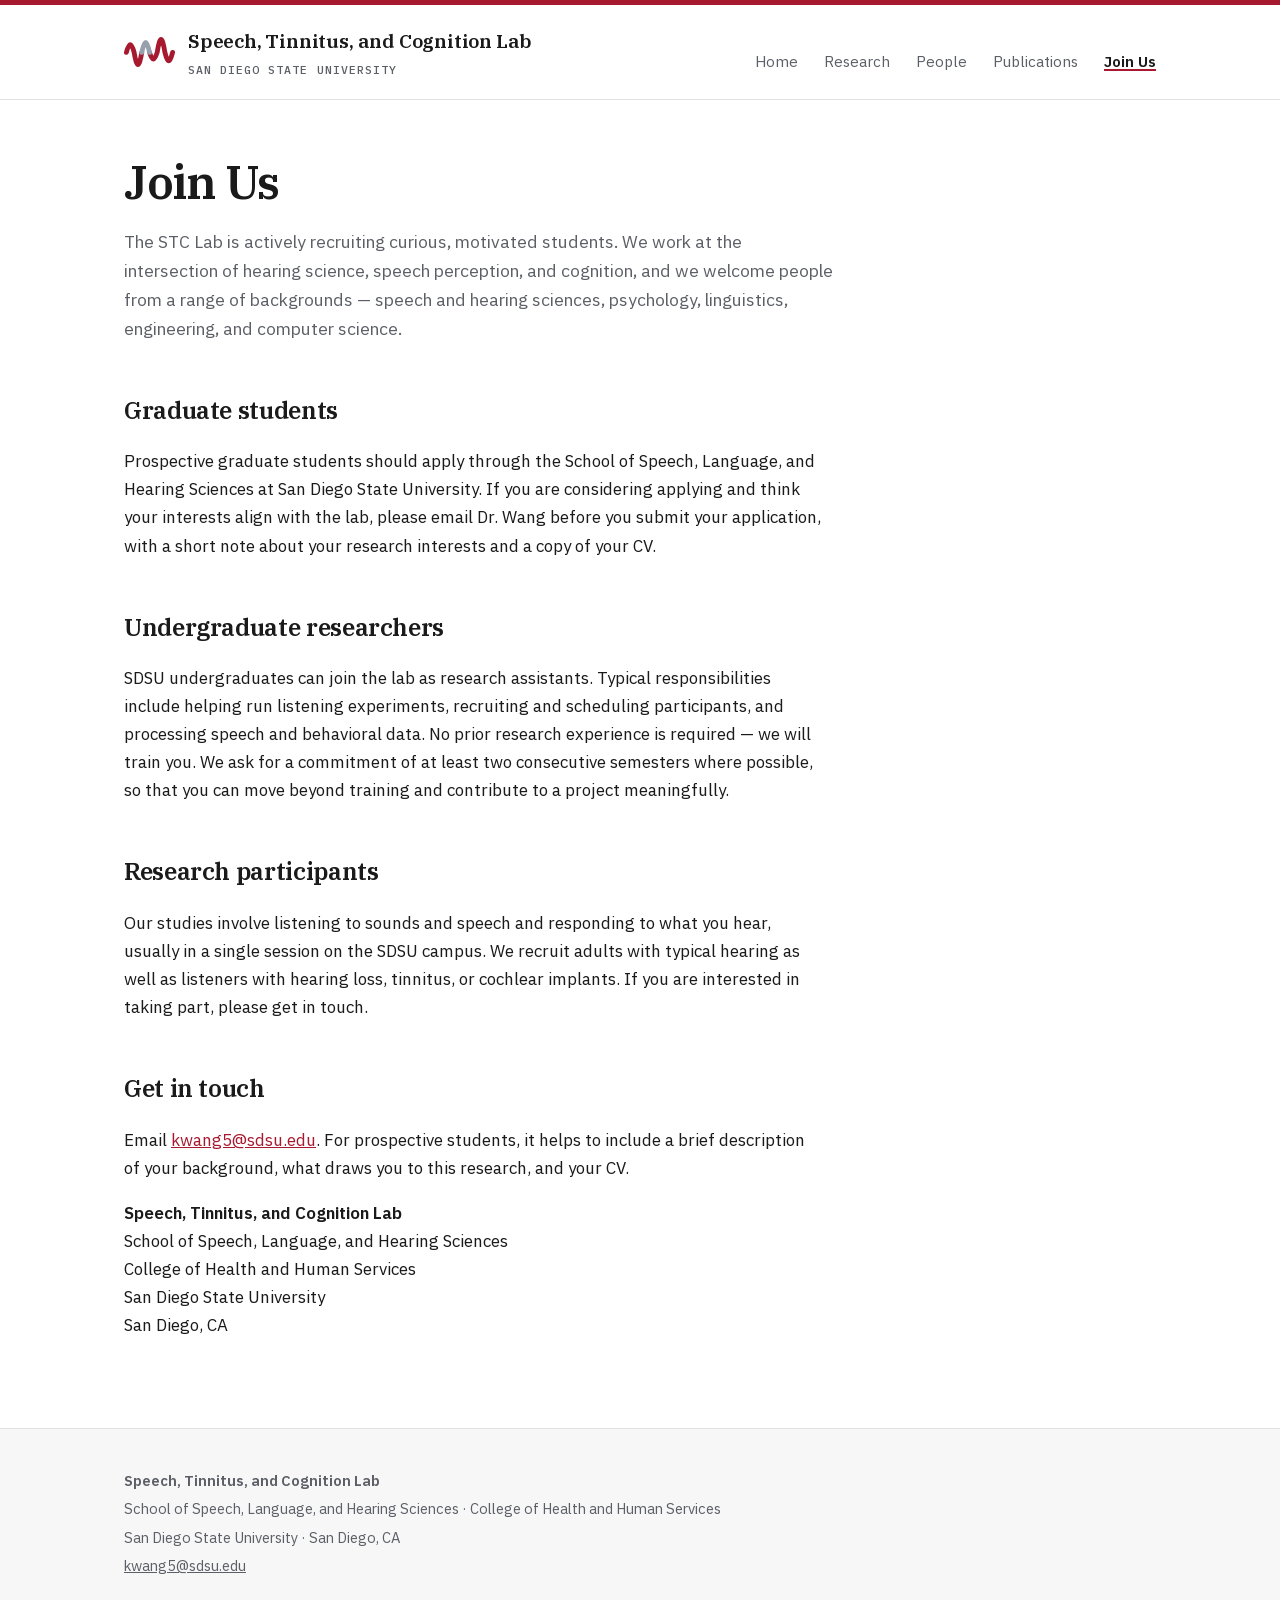
==== join.html @ 804fdeb7 "Use the STC Lab logo: tile as favicon, mark in the header" ====
<!DOCTYPE html>
<html lang="en">
<head>
<meta charset="utf-8">
<meta name="viewport" content="width=device-width, initial-scale=1">
<title>Join Us — Speech, Tinnitus, and Cognition Lab</title>
<meta name="description" content="Opportunities for students and researchers to join the Speech, Tinnitus, and Cognition Lab at San Diego State University.">
<link rel="icon" href="assets/logo-tile.svg" type="image/svg+xml">
<meta name="theme-color" content="#a6192e">
<meta property="og:type" content="website">
<meta property="og:site_name" content="Speech, Tinnitus, and Cognition Lab">
<meta property="og:title" content="Join Us — Speech, Tinnitus, and Cognition Lab">
<meta property="og:description" content="Opportunities for students and researchers to join the Speech, Tinnitus, and Cognition Lab at San Diego State University.">
<meta property="og:url" content="https://kayehere.github.io/stc-lab/join.html">
<meta property="og:image" content="https://kayehere.github.io/stc-lab/assets/og-card.png">
<meta property="og:image:width" content="1200">
<meta property="og:image:height" content="630">
<meta property="og:image:alt" content="Speech, Tinnitus, and Cognition Lab, San Diego State University">
<meta name="twitter:card" content="summary_large_image">
<link rel="stylesheet" href="assets/style.css">
</head>
<body>

<a class="skip-link" href="#main">Skip to content</a>

<header class="site-header">
  <div class="wrap">
    <a class="brand" href="index.html">
      <picture class="brand-mark">
        <source srcset="assets/logo-mark-dark.svg" media="(prefers-color-scheme: dark)">
        <img src="assets/logo-mark.svg" alt="" width="51" height="30">
      </picture>
      <span class="brand-text">
        <strong>Speech, Tinnitus, and Cognition Lab</strong>
        <span class="affil">San Diego State University</span>
      </span>
    </a>
    <nav>
      <a href="index.html">Home</a>
      <a href="research.html">Research</a>
      <a href="people.html">People</a>
      <a href="publications.html">Publications</a>
      <a href="join.html" class="active" aria-current="page">Join Us</a>
    </nav>
  </div>
</header>

<main id="main">
  <div class="wrap">

    <h1>Join Us</h1>
    <p class="lede">
      The STC Lab is actively recruiting curious, motivated students. We work at the
      intersection of hearing science, speech perception, and cognition, and we
      welcome people from a range of backgrounds &mdash; speech and hearing sciences,
      psychology, linguistics, engineering, and computer science.
    </p>

    <h2>Graduate students</h2>
    <p>
      Prospective graduate students should apply through the
      School of Speech, Language, and Hearing Sciences at San Diego State University.
      If you are considering applying and think your interests align with the lab,
      please email Dr. Wang before you submit your application, with a short note
      about your research interests and a copy of your CV.
    </p>

    <h2>Undergraduate researchers</h2>
    <p>
      SDSU undergraduates can join the lab as research assistants. Typical
      responsibilities include helping run listening experiments, recruiting and
      scheduling participants, and processing speech and behavioral data. No prior
      research experience is required &mdash; we will train you. We ask for a
      commitment of at least two consecutive semesters where possible, so that you
      can move beyond training and contribute to a project meaningfully.
    </p>

    <h2>Research participants</h2>
    <p>
      Our studies involve listening to sounds and speech and responding to what you
      hear, usually in a single session on the SDSU campus. We recruit adults with
      typical hearing as well as listeners with hearing loss, tinnitus, or cochlear
      implants. If you are interested in taking part, please get in touch.
    </p>

    <h2>Get in touch</h2>
    <p>
      Email <a href="mailto:kwang5@sdsu.edu">kwang5@sdsu.edu</a>. For prospective
      students, it helps to include a brief description of your background, what
      draws you to this research, and your CV.
    </p>

    <p>
      <strong>Speech, Tinnitus, and Cognition Lab</strong><br>
      School of Speech, Language, and Hearing Sciences<br>
      College of Health and Human Services<br>
      San Diego State University<br>
      San Diego, CA
    </p>

  </div>
</main>

<footer class="site-footer">
  <div class="wrap">
    <p><strong>Speech, Tinnitus, and Cognition Lab</strong></p>
    <p>School of Speech, Language, and Hearing Sciences &middot; College of Health and Human Services</p>
    <p>San Diego State University &middot; San Diego, CA</p>
    <p><a href="mailto:kwang5@sdsu.edu">kwang5@sdsu.edu</a></p>
  </div>
</footer>

</body>
</html>
---- assets/style.css ----
@font-face {
  font-family: 'IBM Plex Sans';
  font-style: normal;
  font-weight: 400;
  font-display: swap;
  src: url('fonts/ibm-plex-sans-400.woff2') format('woff2');
}

@font-face {
  font-family: 'IBM Plex Sans';
  font-style: normal;
  font-weight: 600;
  font-display: swap;
  src: url('fonts/ibm-plex-sans-600.woff2') format('woff2');
}

@font-face {
  font-family: 'IBM Plex Serif';
  font-style: normal;
  font-weight: 600;
  font-display: swap;
  src: url('fonts/ibm-plex-serif-600.woff2') format('woff2');
}

@font-face {
  font-family: 'IBM Plex Mono';
  font-style: normal;
  font-weight: 500;
  font-display: swap;
  src: url('fonts/ibm-plex-mono-500.woff2') format('woff2');
}

:root {
  --display: 'IBM Plex Serif', Georgia, 'Times New Roman', serif;
  --body: 'IBM Plex Sans', -apple-system, BlinkMacSystemFont, 'Segoe UI', Helvetica, Arial, sans-serif;
  --mono: 'IBM Plex Mono', ui-monospace, SFMono-Regular, Menlo, monospace;
  --slate: #98a0ae;
  --slate2: #4f5766;
  --tk1: #a6192e;
  --tk2: #0072b2;
  --tk3: #b26b00;
  --red: #a6192e;
  --red-dark: #7d1322;
  --ink: #1a1a1a;
  --muted: #5c5f66;
  --line: #e2e2e5;
  --bg: #ffffff;
  --bg-soft: #f7f7f8;
  --btn-fg: #ffffff;
  --max: 1080px;
}

@media (prefers-color-scheme: dark) {
  :root {
    --slate: #6d7686;
    --slate2: #aab3c2;
    --tk1: #d94a62;
    --tk2: #3a97ce;
    --tk3: #b8842a;
    --red: #ef6076;
    --red-dark: #ff8b9b;
    --ink: #e9eaee;
    --muted: #a3a8b2;
    --line: #333740;
    --bg: #15171b;
    --bg-soft: #1d2026;
    --btn-fg: #15171b;
  }
}

* { box-sizing: border-box; }

/* ---------- accessibility ---------- */

.skip-link {
  position: absolute;
  left: -9999px;
  top: 0;
  z-index: 100;
  background: var(--red);
  color: var(--btn-fg);
  padding: 10px 18px;
  border-radius: 0 0 4px 0;
  font-size: 0.95rem;
  text-decoration: none;
}

.skip-link:focus {
  left: 0;
  color: var(--btn-fg);
}

:focus-visible {
  outline: 3px solid var(--red);
  outline-offset: 3px;
  border-radius: 2px;
}

@media (prefers-reduced-motion: reduce) {
  *,
  *::before,
  *::after {
    animation-duration: 0.01ms !important;
    animation-iteration-count: 1 !important;
    transition-duration: 0.01ms !important;
    scroll-behavior: auto !important;
  }
}

body {
  margin: 0;
  font-family: var(--body);
  font-size: 17px;
  line-height: 1.65;
  color: var(--ink);
  background: var(--bg);
  -webkit-font-smoothing: antialiased;
}

.wrap {
  max-width: var(--max);
  margin: 0 auto;
  padding: 0 24px;
}

/* ---------- header / nav ---------- */

.site-header {
  border-top: 5px solid var(--red);
  border-bottom: 1px solid var(--line);
  background: var(--bg);
}

.site-header .wrap {
  display: flex;
  flex-wrap: wrap;
  align-items: baseline;
  justify-content: space-between;
  gap: 12px;
  padding-top: 20px;
  padding-bottom: 20px;
}

.brand {
  display: flex;
  align-items: center;
  gap: 13px;
  text-decoration: none;
  color: var(--ink);
}

.brand-mark img {
  display: block;
  height: 30px;
  width: auto;
}

.brand strong {
  display: block;
  font-family: var(--display);
  font-weight: 600;
  font-size: 1.2rem;
  letter-spacing: -0.01em;
}

.brand .affil {
  display: block;
  font-family: var(--mono);
  font-size: 0.72rem;
  letter-spacing: 0.09em;
  text-transform: uppercase;
  color: var(--muted);
  margin-top: 3px;
}

nav a {
  color: var(--muted);
  text-decoration: none;
  font-size: 0.95rem;
  margin-left: 22px;
  transition: color 0.15s ease;
}

nav a:hover { color: var(--red); }

nav a.active {
  color: var(--ink);
  font-weight: 600;
  box-shadow: inset 0 -2px 0 var(--red);
}

/* ---------- hero ---------- */

.hero {
  background: var(--bg-soft);
  border-bottom: 1px solid var(--line);
  padding: 72px 0 0;
  overflow: hidden;
}

.eyebrow {
  font-family: var(--mono);
  font-size: 0.76rem;
  font-weight: 500;
  letter-spacing: 0.16em;
  text-transform: uppercase;
  color: var(--red);
  margin: 0 0 20px;
}

.hero h1 {
  font-family: var(--display);
  font-weight: 600;
  font-size: clamp(2.4rem, 5.4vw, 3.9rem);
  line-height: 1.06;
  letter-spacing: -0.025em;
  margin: 0 0 22px;
  max-width: 16ch;
}

.hero-lede {
  font-size: 1.12rem;
  color: var(--muted);
  max-width: 58ch;
  margin: 0 0 30px;
}

/* ---------- hero figure: the signature ---------- */

.hero-fig {
  margin: 34px 0 0;
}

.wavefig {
  display: block;
  width: 100%;
  height: clamp(110px, 16vw, 190px);
}

.wavefig path {
  vector-effect: non-scaling-stroke;
  stroke-linejoin: round;
}

.wavefig .t1,
.wavefig .t2,
.wavefig .t3 {
  stroke: none;
}

.wavefig .t1 { fill: var(--tk1); fill-opacity: 0.62; }
.wavefig .t2 { fill: var(--tk2); fill-opacity: 0.62; }
.wavefig .t3 { fill: var(--tk3); fill-opacity: 0.62; }

.legend {
  list-style: none;
  display: flex;
  flex-wrap: wrap;
  gap: 7px 24px;
  margin: 13px 0 0;
  padding: 0;
  font-family: var(--mono);
  font-size: 0.72rem;
  color: var(--muted);
}

.legend li { display: flex; align-items: center; gap: 8px; }

.legend i {
  width: 13px;
  height: 13px;
  border-radius: 3px;
  flex: none;
}

.legend .sw1 { background: var(--tk1); }
.legend .sw2 { background: var(--tk2); }
.legend .sw3 { background: var(--tk3); }

.wavefig .reveal-rect {
  transform-box: view-box;
  transform-origin: 0 0;
  transform: scaleX(0);
  animation: wave-reveal 1.7s cubic-bezier(0.3, 0, 0.12, 1) forwards 0.25s;
}

@keyframes wave-reveal {
  to { transform: scaleX(1); }
}

.hero-fig figcaption {
  border-top: 1px solid var(--line);
  padding: 13px 0 26px;
}

.hero-fig figcaption span {
  display: block;
  font-family: var(--mono);
  font-size: 0.74rem;
  line-height: 1.65;
  letter-spacing: 0.01em;
  color: var(--muted);
  max-width: 66ch;
}

.hero-fig figcaption b {
  color: var(--red);
  font-weight: 500;
}

@media (prefers-reduced-motion: reduce) {
  .wavefig .reveal-rect { transform: scaleX(1); animation: none; }
}

/* ---------- generic sections ---------- */

main { padding: 56px 0 72px; }

main h1 {
  font-family: var(--display);
  font-weight: 600;
  font-size: clamp(2.1rem, 4vw, 2.9rem);
  line-height: 1.1;
  letter-spacing: -0.028em;
  margin: 0 0 20px;
}

h2 {
  font-family: var(--display);
  font-weight: 600;
  font-size: 1.5rem;
  letter-spacing: -0.015em;
  margin: 48px 0 16px;
}

main > .wrap > h2:first-child,
section > h2:first-child { margin-top: 0; }

h3 {
  font-family: var(--display);
  font-weight: 600;
  font-size: 1.12rem;
  margin: 28px 0 8px;
}

h2.topic {
  font-size: clamp(1.9rem, 3.4vw, 2.5rem);
  letter-spacing: -0.03em;
  margin-top: 56px;
  padding-bottom: 10px;
  border-bottom: 3px solid var(--red);
}

h2.topic + h3 { margin-top: 20px; }

p { max-width: 70ch; }

a { color: var(--red); }

a:hover { color: var(--red-dark); }

.lede {
  font-size: 1.1rem;
  color: var(--muted);
  max-width: 65ch;
}

.btn {
  display: inline-block;
  background: var(--red);
  color: var(--btn-fg);
  text-decoration: none;
  padding: 11px 22px;
  border-radius: 4px;
  font-size: 0.95rem;
  font-weight: 500;
  transition: background-color 0.15s ease;
}

.btn:hover { background: var(--red-dark); color: var(--btn-fg); }

/* ---------- cards ---------- */

.cards {
  display: grid;
  grid-template-columns: repeat(auto-fit, minmax(260px, 1fr));
  gap: 24px;
  margin: 24px 0;
}

.card {
  border: 1px solid var(--line);
  border-radius: 6px;
  padding: 24px;
}

.card h3 { margin-top: 0; }

.card p {
  margin-bottom: 0;
  color: var(--muted);
  font-size: 0.97rem;
}

ul.topics {
  margin: 14px 0 0;
  padding: 14px 0 0 0;
  list-style: none;
  border-top: 1px solid var(--line);
  font-size: 0.92rem;
}

ul.topics li {
  padding-left: 16px;
  margin-bottom: 6px;
  position: relative;
}

ul.topics li:last-child { margin-bottom: 0; }

ul.topics li::before {
  content: "";
  position: absolute;
  left: 0;
  top: 0.62em;
  width: 5px;
  height: 5px;
  border-radius: 50%;
  background: var(--red);
}

ul.names {
  list-style: none;
  margin: 16px 0 0;
  padding: 0;
  display: grid;
  grid-template-columns: repeat(auto-fill, minmax(220px, 1fr));
  gap: 10px 24px;
}

ul.names li {
  position: relative;
  padding-left: 16px;
}

ul.names li::before {
  content: "";
  position: absolute;
  left: 0;
  top: 0.62em;
  width: 5px;
  height: 5px;
  border-radius: 50%;
  background: var(--red);
}

/* ---------- person ---------- */

.person {
  display: grid;
  grid-template-columns: 180px 1fr;
  gap: 32px;
  align-items: start;
  margin-bottom: 40px;
}

.person img,
.person .photo-placeholder {
  width: 180px;
  height: 180px;
  border-radius: 6px;
  object-fit: cover;
  background: var(--bg-soft);
  border: 1px solid var(--line);
}

.person .photo-placeholder {
  display: flex;
  align-items: center;
  justify-content: center;
  color: var(--muted);
  font-size: 0.8rem;
  text-align: center;
  padding: 12px;
}

.person h3 { margin-top: 0; }

.role {
  color: var(--red);
  font-size: 0.95rem;
  font-weight: 500;
  margin: -4px 0 12px;
}

/* ---------- publications ---------- */

.pub-year {
  font-family: var(--mono);
  font-weight: 500;
  font-size: 0.82rem;
  letter-spacing: 0.14em;
  text-transform: uppercase;
  color: var(--muted);
  border-bottom: 1px solid var(--line);
  padding-bottom: 10px;
  margin: 44px 0 4px;
}

ol.pubs {
  list-style: none;
  padding: 0;
  margin: 0;
}

ol.pubs li {
  padding: 16px 0;
  border-bottom: 1px solid var(--line);
  max-width: 78ch;
}

ol.pubs .authors { color: var(--ink); }

ol.pubs .title { font-weight: 600; }

ol.pubs .venue {
  color: var(--muted);
  font-style: italic;
}

ol.pubs a {
  font-family: var(--mono);
  font-size: 0.76rem;
  color: var(--muted);
  text-decoration: none;
  border-bottom: 1px solid var(--line);
  word-break: break-all;
}

ol.pubs a:hover {
  color: var(--red);
  border-bottom-color: var(--red);
}

.tag {
  display: inline-block;
  font-family: var(--mono);
  font-size: 0.7rem;
  font-style: normal;
  background: var(--bg-soft);
  border: 1px solid var(--line);
  color: var(--muted);
  border-radius: 3px;
  padding: 1px 7px;
  margin-left: 6px;
  vertical-align: 1px;
}

/* ---------- timeline list ---------- */

.entries { margin: 0; padding: 0; list-style: none; }

.entries li {
  padding: 12px 0;
  border-bottom: 1px solid var(--line);
  display: flex;
  flex-wrap: wrap;
  gap: 4px 24px;
  justify-content: space-between;
}

.entries .when {
  color: var(--muted);
  font-size: 0.92rem;
  white-space: nowrap;
}

/* ---------- footer ---------- */

.site-footer {
  border-top: 1px solid var(--line);
  background: var(--bg-soft);
  padding: 36px 0;
  font-size: 0.92rem;
  color: var(--muted);
}

.site-footer a { color: var(--muted); }

.site-footer p { margin: 4px 0; }

/* ---------- responsive ---------- */

@media (max-width: 640px) {
  .hero { padding: 44px 0 0; }
  .site-header .wrap { flex-direction: column; align-items: stretch; }

  nav {
    display: flex;
    flex-wrap: wrap;
    gap: 4px 20px;
    width: 100%;
  }

  nav a { margin: 0; }

  .person { grid-template-columns: 1fr; }
  .hero-fig { margin-top: 26px; }
}
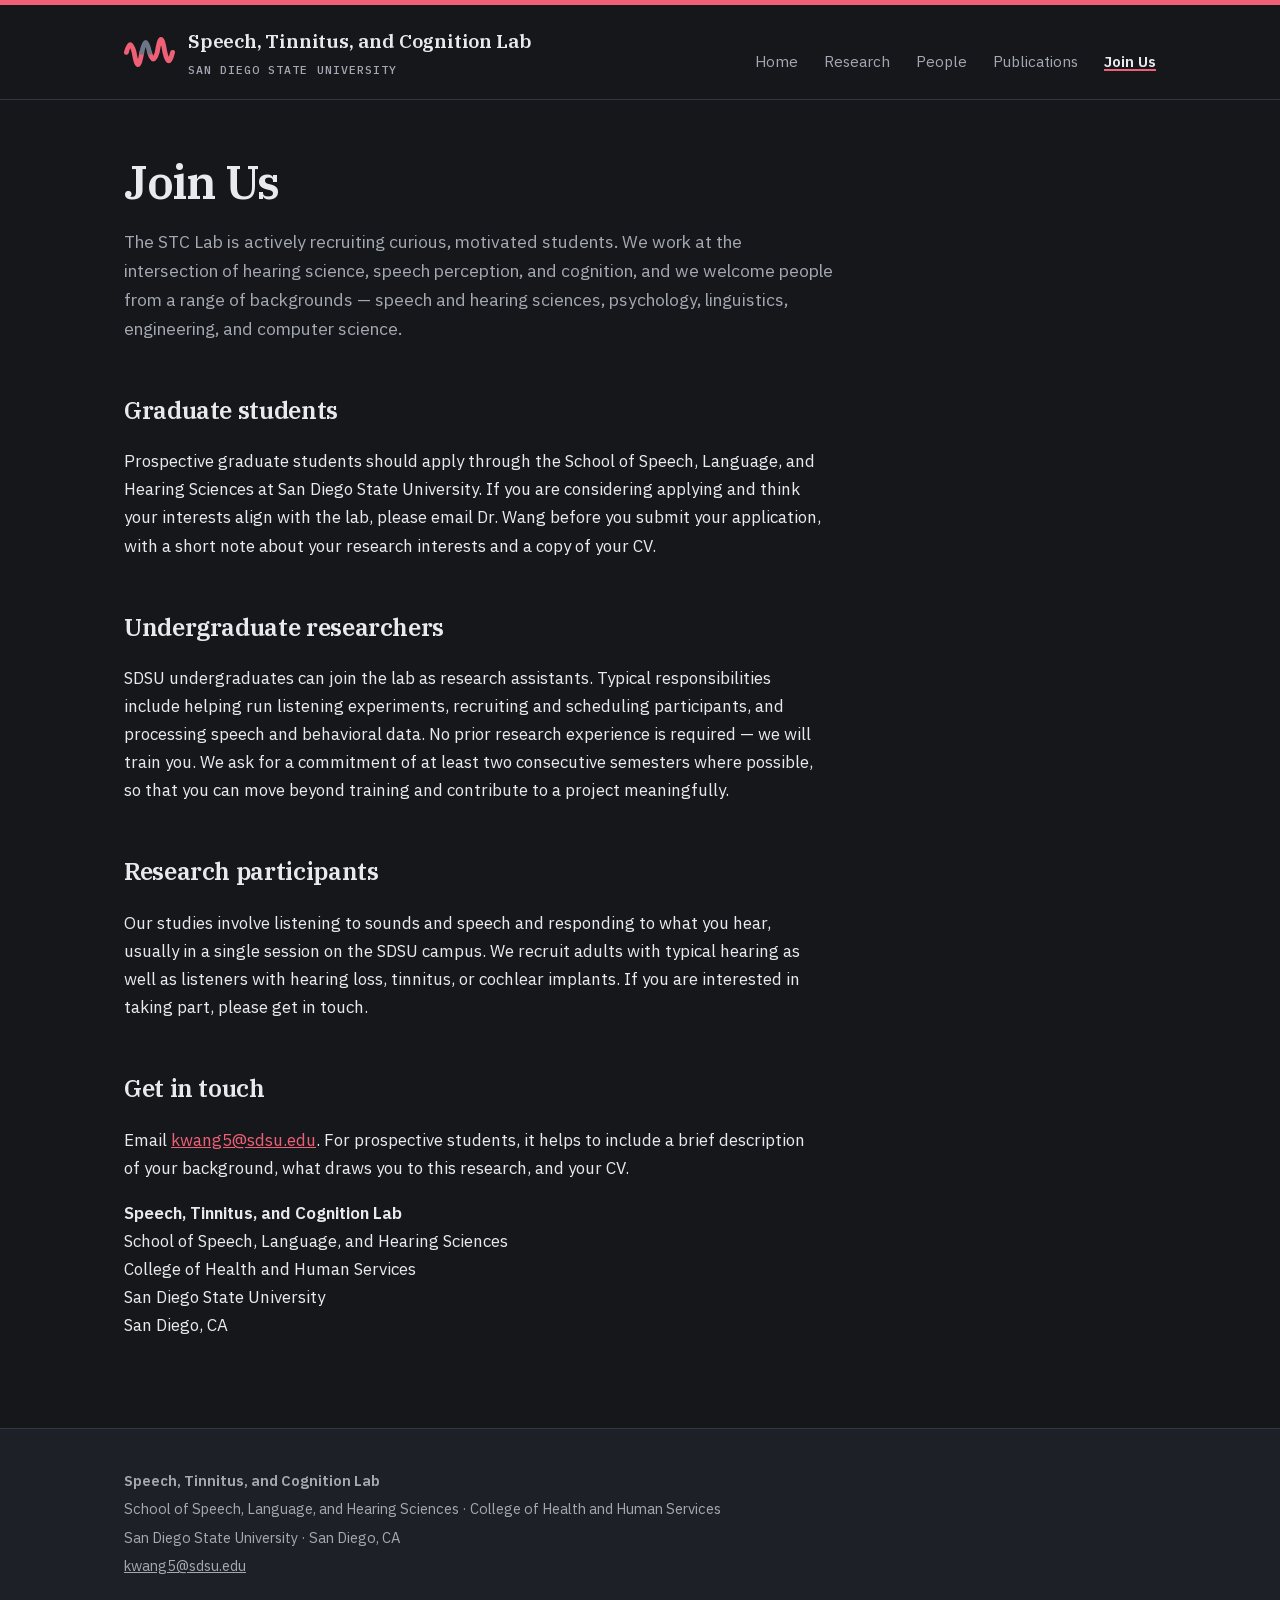
==== commit f8c1de4e: "Make the site dark-only" ====
--- a/join.html
+++ b/join.html
@@ -6,7 +6,7 @@
 <title>Join Us — Speech, Tinnitus, and Cognition Lab</title>
 <meta name="description" content="Opportunities for students and researchers to join the Speech, Tinnitus, and Cognition Lab at San Diego State University.">
 <link rel="icon" href="assets/logo-tile.svg" type="image/svg+xml">
-<meta name="theme-color" content="#a6192e">
+<meta name="theme-color" content="#15171b">
 <meta property="og:type" content="website">
 <meta property="og:site_name" content="Speech, Tinnitus, and Cognition Lab">
 <meta property="og:title" content="Join Us — Speech, Tinnitus, and Cognition Lab">
@@ -26,10 +26,9 @@
 <header class="site-header">
   <div class="wrap">
     <a class="brand" href="index.html">
-      <picture class="brand-mark">
-        <source srcset="assets/logo-mark-dark.svg" media="(prefers-color-scheme: dark)">
-        <img src="assets/logo-mark.svg" alt="" width="51" height="30">
-      </picture>
+      <span class="brand-mark">
+        <img src="assets/logo-mark-dark.svg" alt="" width="51" height="30">
+      </span>
       <span class="brand-text">
         <strong>Speech, Tinnitus, and Cognition Lab</strong>
         <span class="affil">San Diego State University</span>
--- a/assets/style.css
+++ b/assets/style.css
@@ -31,42 +31,26 @@
 }
 
 :root {
+  color-scheme: dark;
   --display: 'IBM Plex Serif', Georgia, 'Times New Roman', serif;
   --body: 'IBM Plex Sans', -apple-system, BlinkMacSystemFont, 'Segoe UI', Helvetica, Arial, sans-serif;
   --mono: 'IBM Plex Mono', ui-monospace, SFMono-Regular, Menlo, monospace;
-  --slate: #98a0ae;
-  --slate2: #4f5766;
-  --tk1: #a6192e;
-  --tk2: #0072b2;
-  --tk3: #b26b00;
-  --red: #a6192e;
-  --red-dark: #7d1322;
-  --ink: #1a1a1a;
-  --muted: #5c5f66;
-  --line: #e2e2e5;
-  --bg: #ffffff;
-  --bg-soft: #f7f7f8;
-  --btn-fg: #ffffff;
+  --slate: #6d7686;
+  --slate2: #aab3c2;
+  --tk1: #d94a62;
+  --tk2: #3a97ce;
+  --tk3: #b8842a;
+  --red: #ef6076;
+  --red-dark: #ff8b9b;
+  --ink: #e9eaee;
+  --muted: #a3a8b2;
+  --line: #333740;
+  --bg: #15171b;
+  --bg-soft: #1d2026;
+  --btn-fg: #15171b;
   --max: 1080px;
 }
 
-@media (prefers-color-scheme: dark) {
-  :root {
-    --slate: #6d7686;
-    --slate2: #aab3c2;
-    --tk1: #d94a62;
-    --tk2: #3a97ce;
-    --tk3: #b8842a;
-    --red: #ef6076;
-    --red-dark: #ff8b9b;
-    --ink: #e9eaee;
-    --muted: #a3a8b2;
-    --line: #333740;
-    --bg: #15171b;
-    --bg-soft: #1d2026;
-    --btn-fg: #15171b;
-  }
-}
 
 * { box-sizing: border-box; }
 
@@ -312,6 +296,153 @@
   .wavefig .reveal-rect { transform: scaleX(1); animation: none; }
 }
 
+/* ---------- subtopic figures ---------- */
+
+/* hooks the method SVGs draw from; they follow the palette in both themes */
+:root {
+  --fig-line: var(--slate);
+  --fig-sig: var(--tk1);
+  --fig-soft: var(--bg);
+}
+
+.method-figs {
+  display: grid;
+  grid-template-columns: 1fr 1fr;   /* always two across */
+  gap: 16px;
+  max-width: 46ch;
+  margin: 24px 0 8px;
+}
+
+.method-figs .subfig {
+  margin: 0;
+  max-width: none;
+  padding: 14px 14px 11px;
+}
+
+.method-figs figcaption {
+  margin-top: 9px;
+  padding-top: 9px;
+  font-size: 0.66rem;
+  line-height: 1.6;
+}
+
+.method-figs figcaption b {
+  color: var(--ink);
+  font-weight: 600;
+}
+
+.subfig {
+  margin: 24px 0 8px;
+  padding: 18px 20px 14px;
+  border: 1px solid var(--line);
+  border-radius: 6px;
+  background: var(--bg-soft);
+  max-width: 68ch;
+}
+
+.subfig svg {
+  display: block;
+  width: 100%;
+  height: auto;
+  overflow: visible;
+}
+
+.subfig figcaption {
+  margin-top: 12px;
+  padding-top: 11px;
+  border-top: 1px solid var(--line);
+  font-family: var(--mono);
+  font-size: 0.71rem;
+  line-height: 1.65;
+  color: var(--muted);
+}
+
+.subfig figcaption em { font-style: normal; opacity: 0.75; }
+
+.subfig figcaption a {
+  color: var(--muted);
+  text-decoration: none;
+  border-bottom: 1px solid var(--line);
+}
+
+.subfig figcaption a:hover { color: var(--red); border-bottom-color: var(--red); }
+
+.subfig .fx-sub {
+  font-family: var(--mono);
+  font-size: 11.5px;
+  letter-spacing: 0.05em;
+  fill: var(--tk1);
+}
+
+.subfig .fx-t {
+  font-family: var(--mono);
+  font-size: 12px;
+  letter-spacing: 0.06em;
+  fill: var(--muted);
+}
+
+.subfig svg { fill: none; }
+
+.fx-line-red   { stroke: var(--tk1); stroke-width: 2.2; stroke-linecap: round; stroke-linejoin: round; }
+.fx-line-slate { stroke: var(--slate); stroke-width: 2.2; stroke-linecap: round; stroke-linejoin: round; }
+.fx-dot-red    { fill: var(--tk1); stroke: none; }
+.fx-dot-slate  { fill: var(--slate); stroke: none; }
+.fx-fill-red   { fill: var(--tk1); fill-opacity: 0.65; stroke: none; }
+.fx-fill-slate { fill: var(--slate); fill-opacity: 0.65; stroke: none; }
+.fx-head       { fill: var(--ink); stroke: none; }
+
+.fx-axis  { stroke: var(--muted); stroke-width: 1.2; }
+.fx-grid  { stroke: var(--line); stroke-width: 1; }
+.fx-arc   { stroke: var(--line); stroke-width: 1.4; stroke-dasharray: 4 5; }
+.fx-ray   { stroke: var(--line); stroke-width: 1.2; }
+.fx-arrow { stroke: var(--muted); stroke-width: 1.4; }
+.fx-dash  { stroke: var(--tk2); stroke-width: 1.4; stroke-dasharray: 5 4; }
+.fx-arrowhead { fill: var(--muted); stroke: none; }
+
+.fx-box       { stroke: var(--line); stroke-width: 1.4; fill: var(--bg); }
+.fx-box-blue  { stroke: var(--tk2); }
+
+/* anatomy: lobed brain, gyri, and the receptor markers drawn on it */
+.fx-lobe {
+  stroke: var(--ink);
+  stroke-width: 2.2;
+  stroke-linejoin: round;
+  stroke-linecap: round;
+}
+
+.fx-lobe-f { fill: var(--lobe-f); }
+.fx-lobe-p { fill: var(--lobe-p); }
+.fx-lobe-t { fill: var(--lobe-t); }
+.fx-lobe-o { fill: var(--lobe-o); }
+.fx-pale   { fill: var(--lobe-x); }
+
+.fx-gyrus {
+  stroke: var(--ink);
+  stroke-width: 1.1;
+  opacity: 0.5;
+  fill: none;
+  stroke-linecap: round;
+}
+
+.fx-lead     { stroke: var(--slate); stroke-width: 1; opacity: 0.75; fill: none; }
+.fx-dot-blue { fill: var(--tk2); stroke: none; }
+.fx-site     { stroke: var(--bg); stroke-width: 1.4; }   /* keeps markers legible on any lobe */
+
+.fx-ac {
+  stroke: var(--tk1);
+  stroke-width: 8;
+  stroke-linecap: round;
+  fill: none;
+}
+
+.fx-cochlea {
+  stroke: var(--tk1);
+  stroke-width: 1.8;
+  fill: none;
+  stroke-linecap: round;
+  stroke-linejoin: round;
+}
+
 /* ---------- generic sections ---------- */
 
 main { padding: 56px 0 72px; }
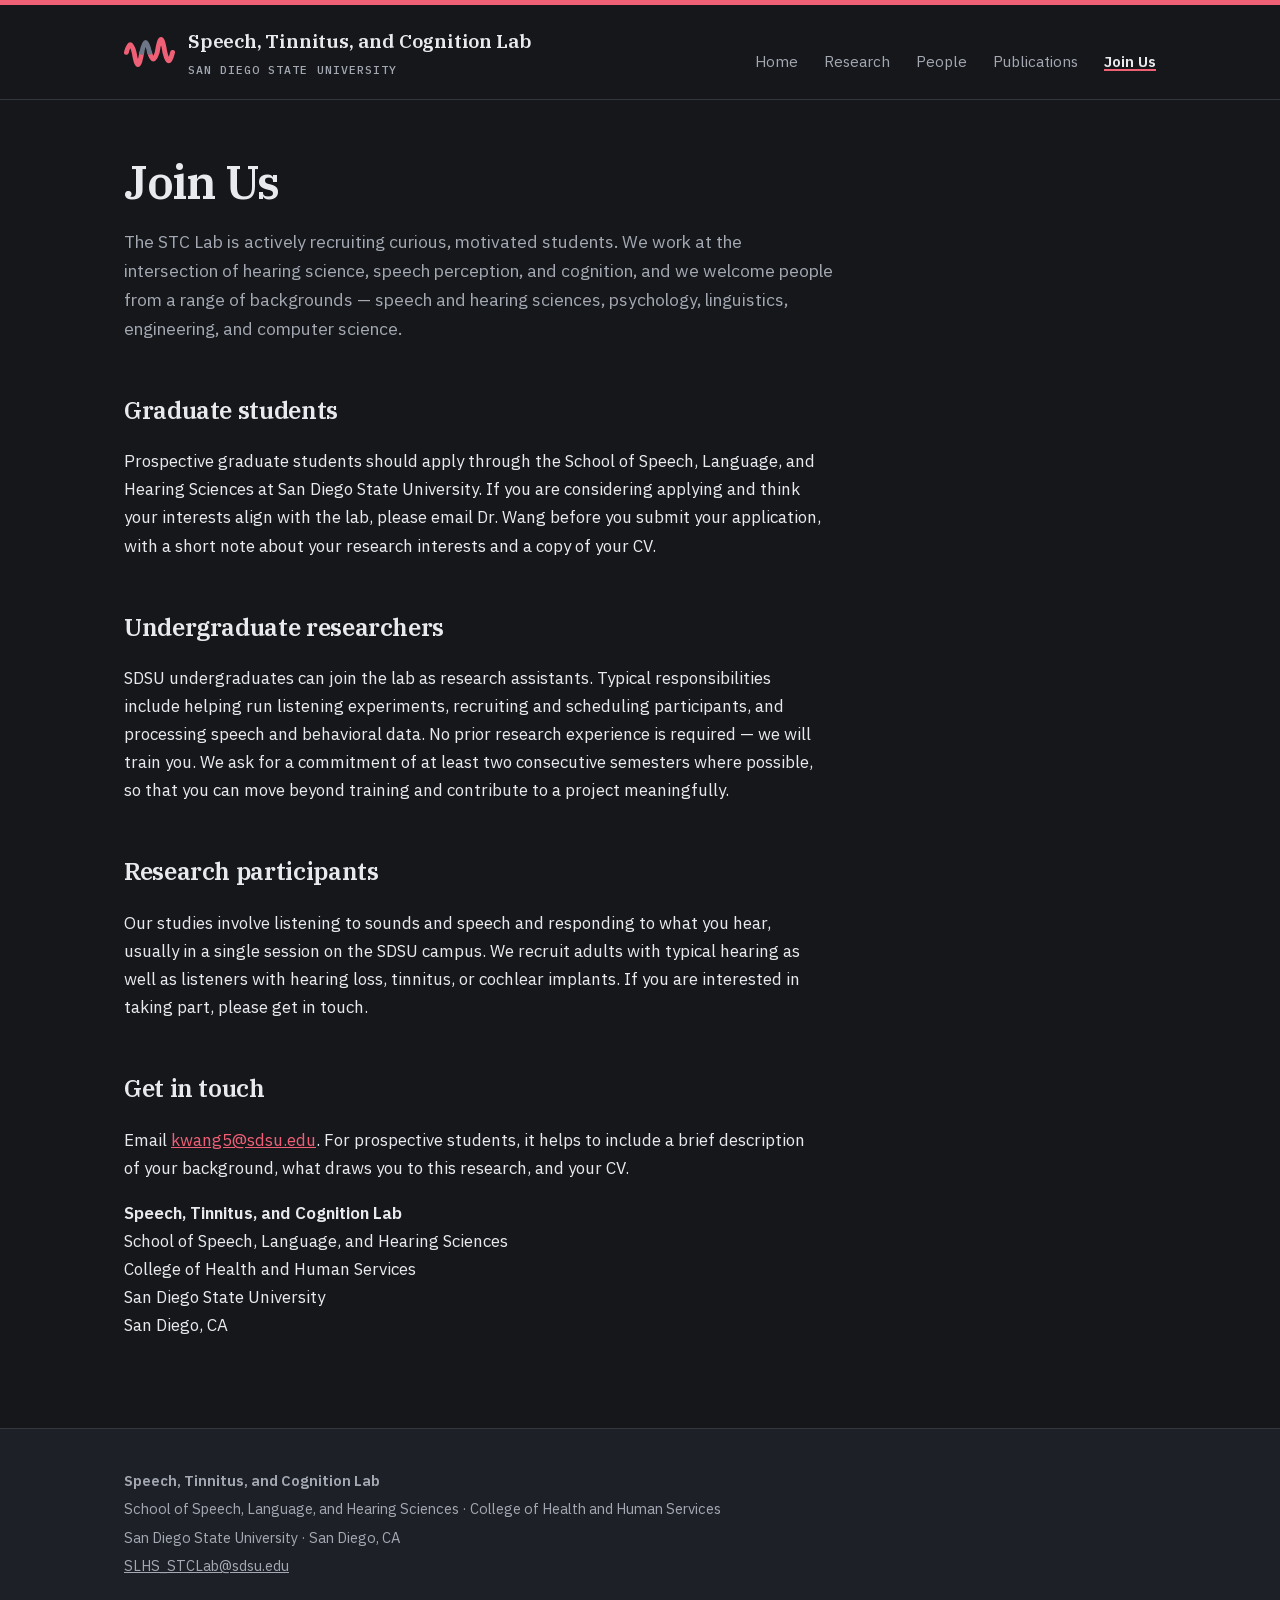
==== commit 48aadb19: "Use the lab contact address in the footer" ====
--- a/join.html
+++ b/join.html
@@ -105,7 +105,7 @@
     <p><strong>Speech, Tinnitus, and Cognition Lab</strong></p>
     <p>School of Speech, Language, and Hearing Sciences &middot; College of Health and Human Services</p>
     <p>San Diego State University &middot; San Diego, CA</p>
-    <p><a href="mailto:kwang5@sdsu.edu">kwang5@sdsu.edu</a></p>
+    <p><a href="mailto:SLHS_STCLab@sdsu.edu">SLHS_STCLab@sdsu.edu</a></p>
   </div>
 </footer>
 
--- a/assets/style.css
+++ b/assets/style.css
@@ -40,6 +40,11 @@
   --tk1: #d94a62;
   --tk2: #3a97ce;
   --tk3: #b8842a;
+  --lobe-f: #4c2f34;
+  --lobe-p: #2b3b4c;
+  --lobe-t: #4b3d27;
+  --lobe-o: #2e4130;
+  --lobe-x: #33312c;
   --red: #ef6076;
   --red-dark: #ff8b9b;
   --ink: #e9eaee;
@@ -549,6 +554,21 @@
 
 ul.topics li:last-child { margin-bottom: 0; }
 
+ul.topics a {
+  color: inherit;
+  text-decoration: none;
+  border-bottom: 1px solid transparent;
+  transition: color 0.15s ease, border-color 0.15s ease;
+}
+
+ul.topics a:hover {
+  color: var(--red);
+  border-bottom-color: var(--red);
+}
+
+/* keep an anchored heading clear of the top edge */
+h3[id] { scroll-margin-top: 24px; }
+
 ul.topics li::before {
   content: "";
   position: absolute;
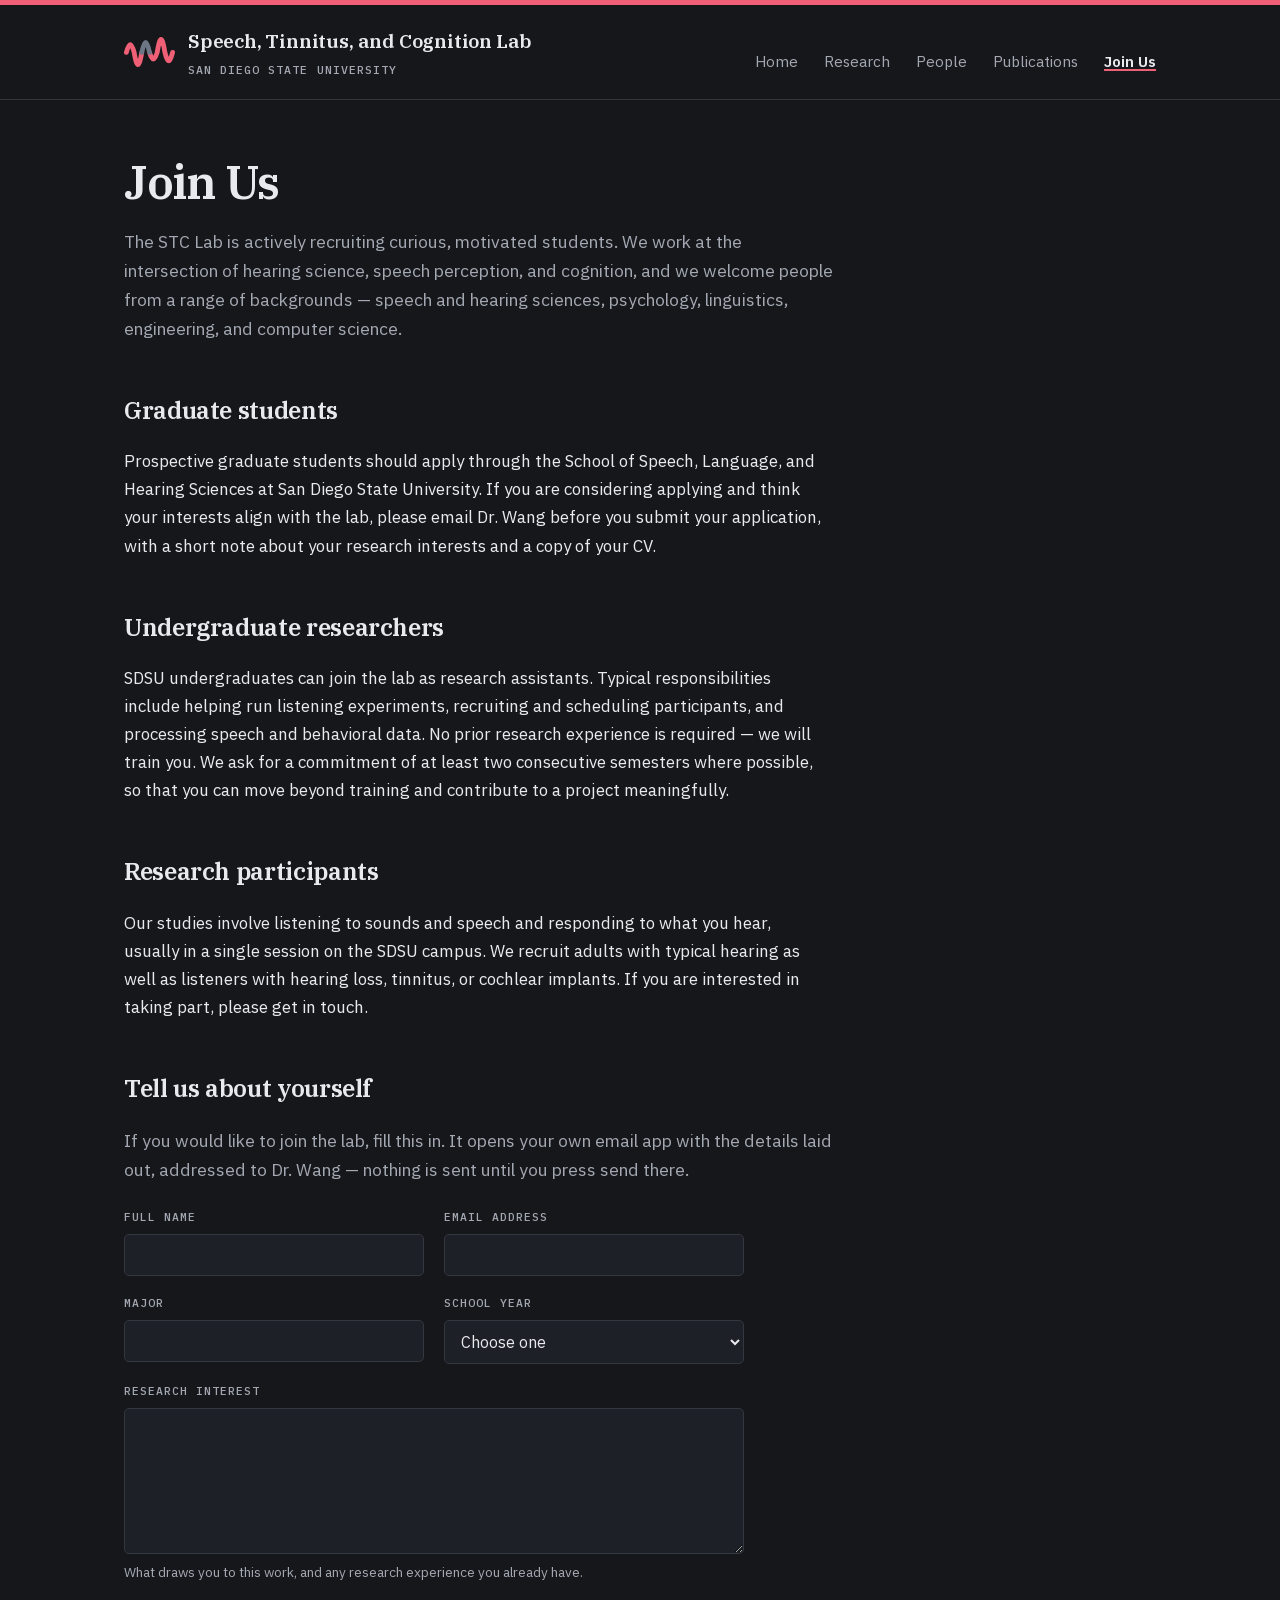
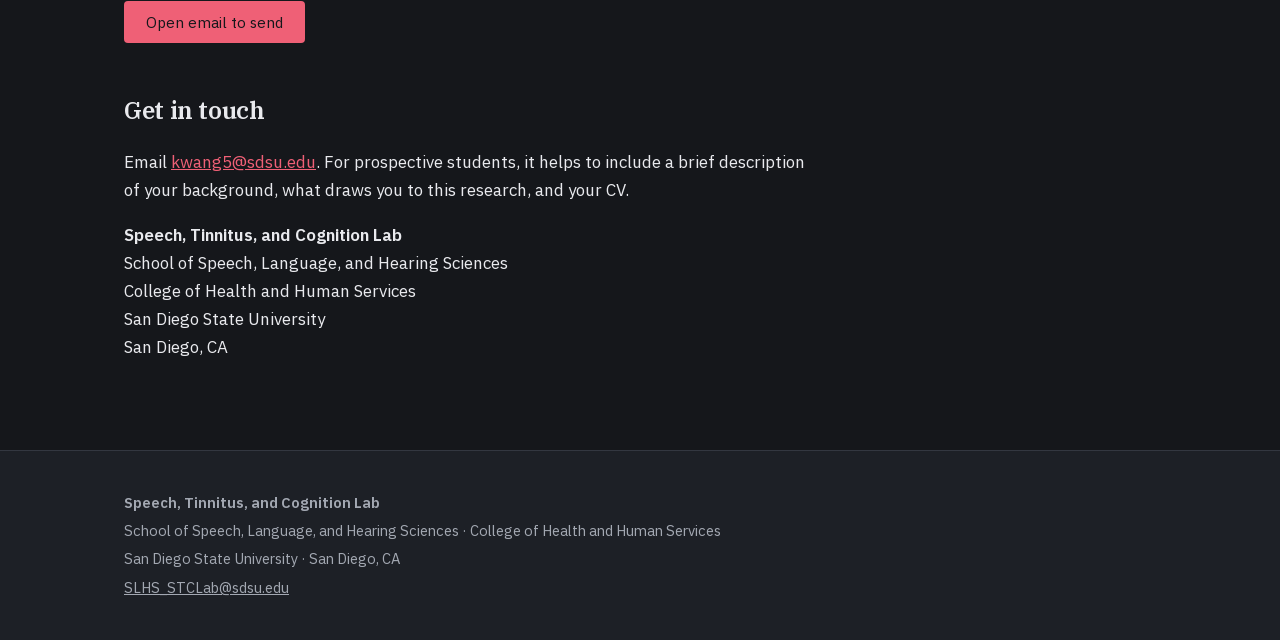
==== commit 19f18a6d: "Add a student interest form to Join Us" ====
--- a/join.html
+++ b/join.html
@@ -82,6 +82,56 @@
       implants. If you are interested in taking part, please get in touch.
     </p>
 
+    <h2>Tell us about yourself</h2>
+    <p class="lede">
+      If you would like to join the lab, fill this in. It opens your own email app with
+      the details laid out, addressed to Dr.&nbsp;Wang &mdash; nothing is sent until you
+      press send there.
+    </p>
+
+    <form id="interest-form" class="form">
+      <div class="field">
+        <label for="f-name">Full name</label>
+        <input id="f-name" type="text" required autocomplete="name">
+      </div>
+      <div class="field">
+        <label for="f-email">Email address</label>
+        <input id="f-email" type="email" required autocomplete="email">
+      </div>
+      <div class="field">
+        <label for="f-major">Major</label>
+        <input id="f-major" type="text" required>
+      </div>
+      <div class="field">
+        <label for="f-year">School year</label>
+        <select id="f-year" required>
+          <option value="">Choose one</option>
+          <option>First year</option>
+          <option>Sophomore</option>
+          <option>Junior</option>
+          <option>Senior</option>
+          <option>Master&rsquo;s student</option>
+          <option>Doctoral student</option>
+          <option>Other</option>
+        </select>
+      </div>
+      <div class="field field-wide">
+        <label for="f-interest">Research interest</label>
+        <textarea id="f-interest" rows="5" required></textarea>
+        <span class="field-hint">What draws you to this work, and any research experience you already have.</span>
+      </div>
+      <div class="field-wide">
+        <button class="btn" type="submit">Open email to send</button>
+      </div>
+    </form>
+
+    <div id="form-fallback" class="form-fallback" hidden>
+      <p><strong>Email app didn&rsquo;t open?</strong> Copy the message below and send it to
+      <a href="mailto:kwang5@sdsu.edu">kwang5@sdsu.edu</a> yourself.</p>
+      <pre id="form-text"></pre>
+      <p><button class="btn btn-quiet" type="button" id="copy-btn">Copy message</button></p>
+    </div>
+
     <h2>Get in touch</h2>
     <p>
       Email <a href="mailto:kwang5@sdsu.edu">kwang5@sdsu.edu</a>. For prospective
@@ -109,5 +159,41 @@
   </div>
 </footer>
 
+<script>
+(function () {
+  var form = document.getElementById('interest-form');
+  var fallback = document.getElementById('form-fallback');
+  var textEl = document.getElementById('form-text');
+  var copyBtn = document.getElementById('copy-btn');
+  var val = function (id) { return document.getElementById(id).value.trim(); };
+
+  form.addEventListener('submit', function (e) {
+    e.preventDefault();
+    var name = val('f-name');
+    var body = [
+      'Name: ' + name,
+      'Email: ' + val('f-email'),
+      'Major: ' + val('f-major'),
+      'School year: ' + val('f-year'),
+      '',
+      'Research interest:',
+      val('f-interest')
+    ].join('\n');
+    var subject = 'STC Lab: interest from ' + name;
+
+    textEl.textContent = 'To: kwang5@sdsu.edu\nSubject: ' + subject + '\n\n' + body;
+    fallback.hidden = false;
+    window.location.href = 'mailto:kwang5@sdsu.edu?subject='
+      + encodeURIComponent(subject) + '&body=' + encodeURIComponent(body);
+  });
+
+  copyBtn.addEventListener('click', function () {
+    navigator.clipboard.writeText(textEl.textContent).then(function () {
+      copyBtn.textContent = 'Copied';
+      setTimeout(function () { copyBtn.textContent = 'Copy message'; }, 2000);
+    });
+  });
+})();
+</script>
 </body>
 </html>
--- a/assets/style.css
+++ b/assets/style.css
@@ -515,6 +515,103 @@
 
 .btn:hover { background: var(--red-dark); color: var(--btn-fg); }
 
+/* ---------- interest form ---------- */
+
+.form {
+  display: grid;
+  grid-template-columns: 1fr 1fr;
+  gap: 18px 20px;
+  max-width: 62ch;
+  margin: 24px 0 4px;
+}
+
+.field {
+  display: flex;
+  flex-direction: column;
+  gap: 7px;
+}
+
+.field-wide { grid-column: 1 / -1; }
+
+.form label {
+  font-family: var(--mono);
+  font-size: 0.71rem;
+  letter-spacing: 0.09em;
+  text-transform: uppercase;
+  color: var(--muted);
+}
+
+.form input,
+.form select,
+.form textarea {
+  font-family: var(--body);
+  font-size: 1rem;
+  color: var(--ink);
+  background: var(--bg-soft);
+  border: 1px solid var(--line);
+  border-radius: 5px;
+  padding: 10px 12px;
+  width: 100%;
+}
+
+.form textarea { resize: vertical; line-height: 1.55; }
+
+.form input:hover,
+.form select:hover,
+.form textarea:hover { border-color: var(--slate); }
+
+.field-hint {
+  font-size: 0.85rem;
+  color: var(--muted);
+}
+
+button.btn {
+  border: none;
+  cursor: pointer;
+  font-family: var(--body);
+}
+
+.btn-quiet {
+  background: transparent;
+  color: var(--red);
+  border: 1px solid var(--line);
+}
+
+.btn-quiet:hover {
+  background: transparent;
+  color: var(--red-dark);
+  border-color: var(--red);
+}
+
+.form-fallback {
+  border: 1px solid var(--line);
+  background: var(--bg-soft);
+  border-radius: 6px;
+  padding: 16px 20px;
+  margin: 22px 0 8px;
+  max-width: 62ch;
+}
+
+.form-fallback p { margin: 0 0 4px; }
+
+.form-fallback pre {
+  white-space: pre-wrap;
+  word-break: break-word;
+  font-family: var(--mono);
+  font-size: 0.78rem;
+  line-height: 1.6;
+  color: var(--ink);
+  background: var(--bg);
+  border: 1px solid var(--line);
+  border-radius: 5px;
+  padding: 12px 14px;
+  margin: 12px 0;
+}
+
+@media (max-width: 640px) {
+  .form { grid-template-columns: 1fr; }
+}
+
 /* ---------- cards ---------- */
 
 .cards {
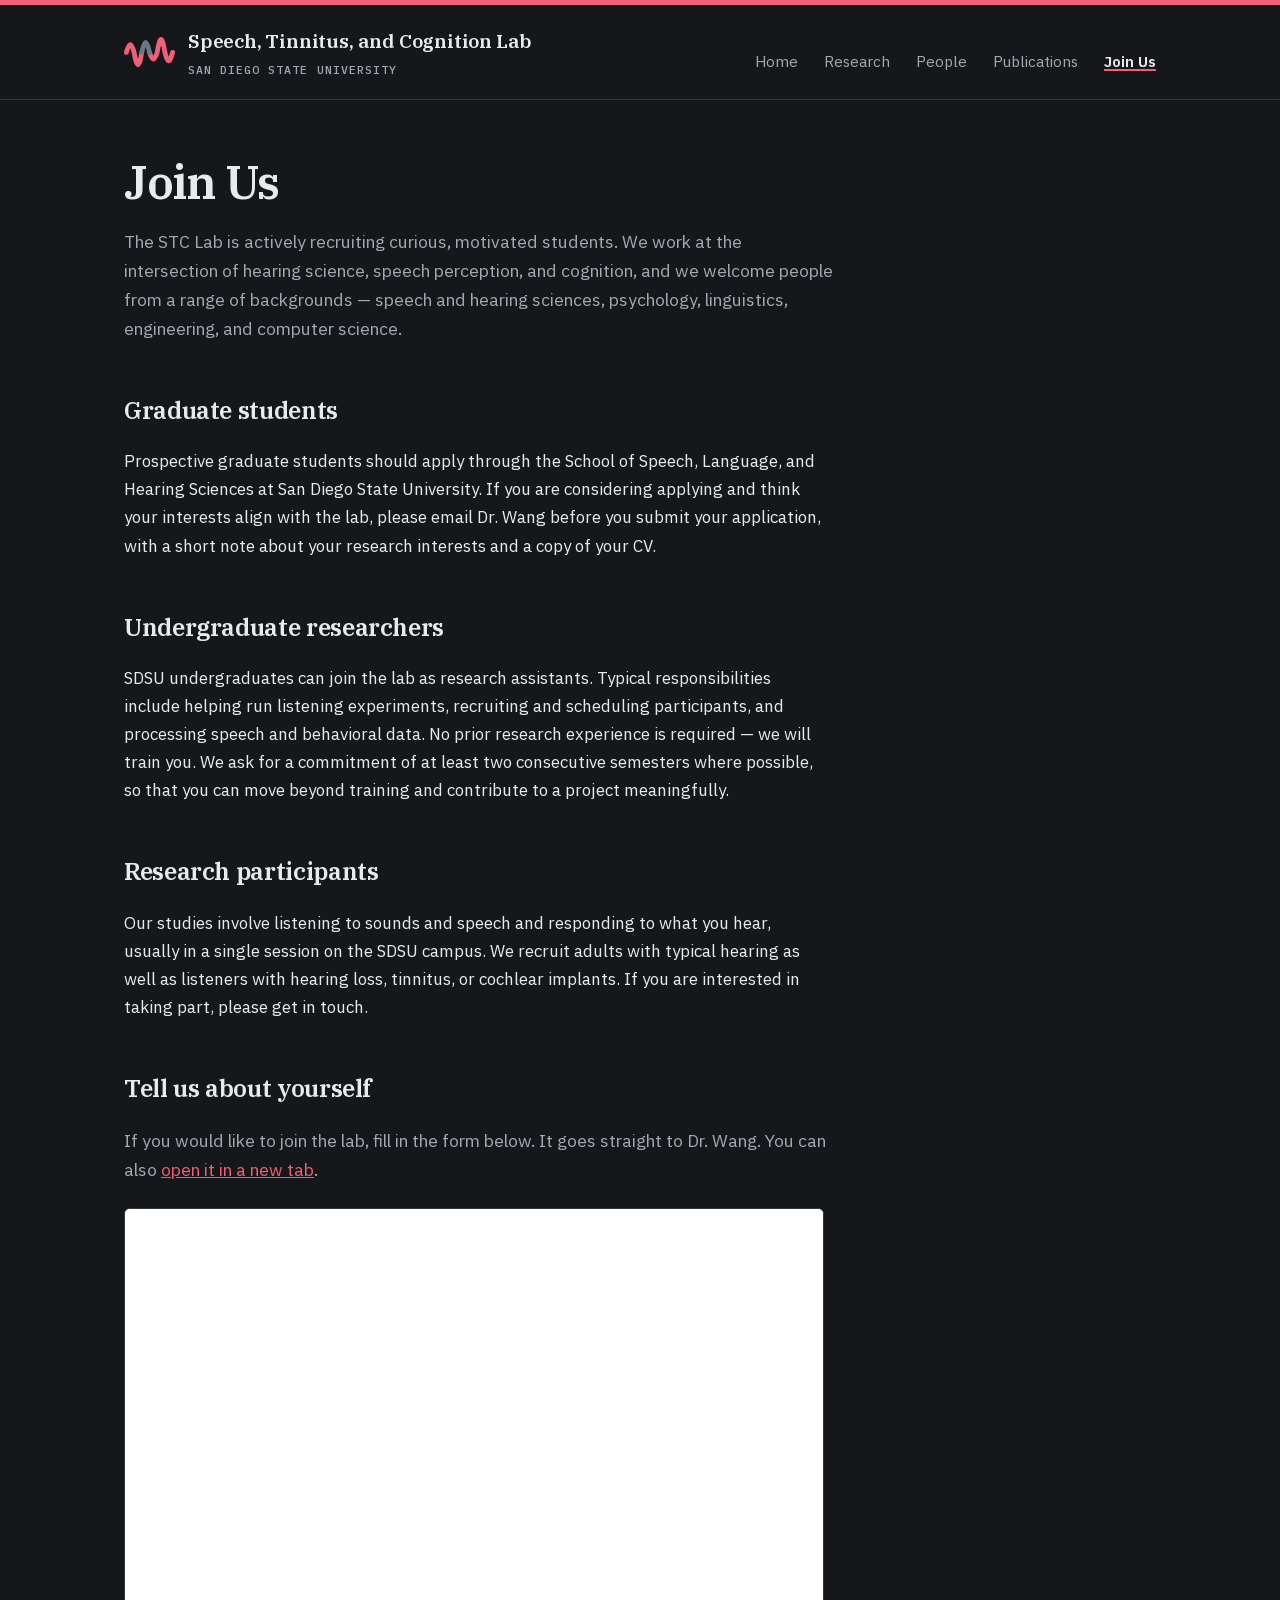
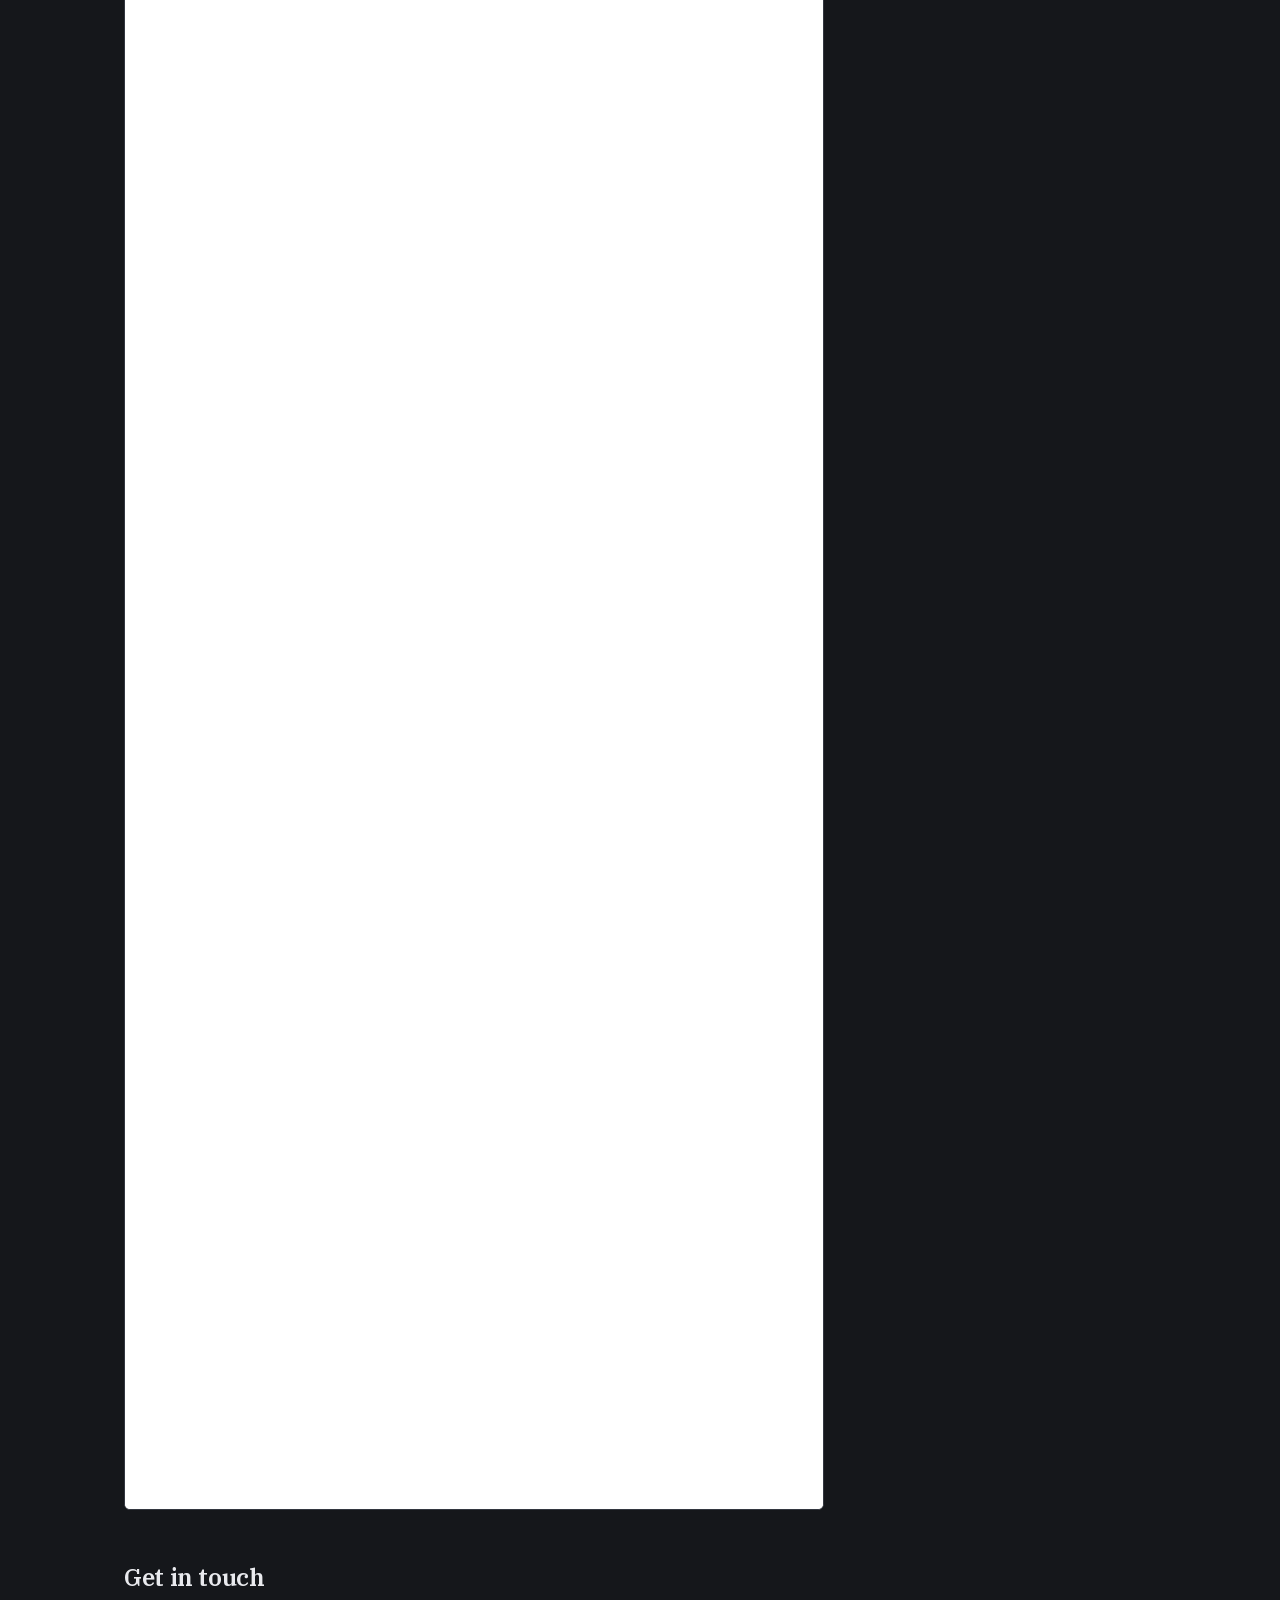
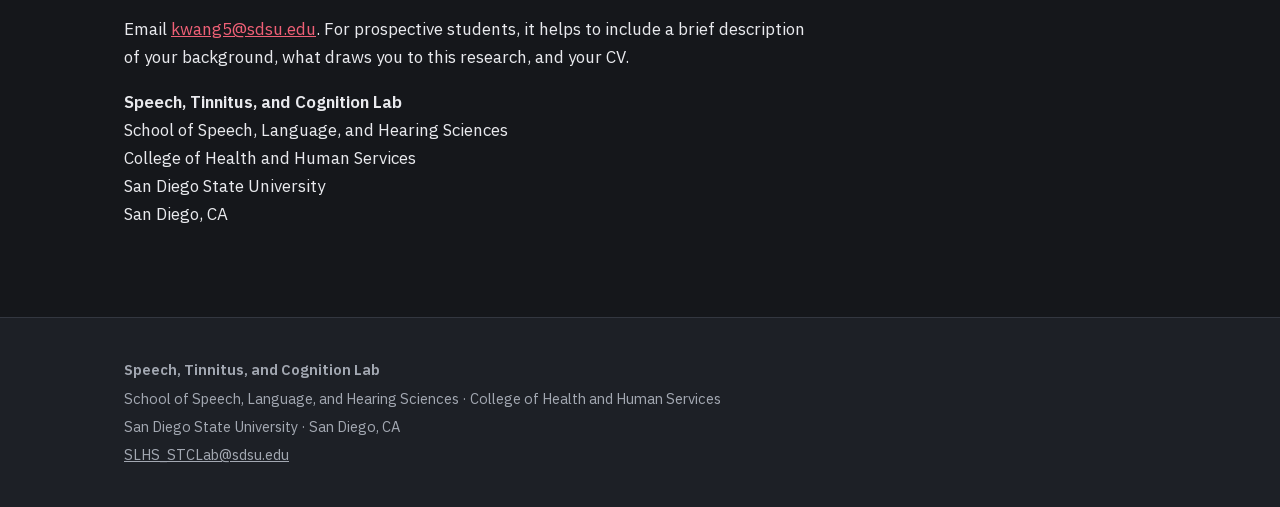
==== commit 4bacf0d1: "Embed the Lab Membership Interest Form on Join Us" ====
--- a/join.html
+++ b/join.html
@@ -84,52 +84,16 @@
 
     <h2>Tell us about yourself</h2>
     <p class="lede">
-      If you would like to join the lab, fill this in. It opens your own email app with
-      the details laid out, addressed to Dr.&nbsp;Wang &mdash; nothing is sent until you
-      press send there.
+      If you would like to join the lab, fill in the form below. It goes straight to
+      Dr.&nbsp;Wang. You can also
+      <a href="https://docs.google.com/forms/d/e/1FAIpQLScozNnXqbq5Emfn6Gqv_De3HaVmjEaIswr9ASzSwLGyNNGgsA/viewform">open it in a new tab</a>.
     </p>
 
-    <form id="interest-form" class="form">
-      <div class="field">
-        <label for="f-name">Full name</label>
-        <input id="f-name" type="text" required autocomplete="name">
-      </div>
-      <div class="field">
-        <label for="f-email">Email address</label>
-        <input id="f-email" type="email" required autocomplete="email">
-      </div>
-      <div class="field">
-        <label for="f-major">Major</label>
-        <input id="f-major" type="text" required>
-      </div>
-      <div class="field">
-        <label for="f-year">School year</label>
-        <select id="f-year" required>
-          <option value="">Choose one</option>
-          <option>First year</option>
-          <option>Sophomore</option>
-          <option>Junior</option>
-          <option>Senior</option>
-          <option>Master&rsquo;s student</option>
-          <option>Doctoral student</option>
-          <option>Other</option>
-        </select>
-      </div>
-      <div class="field field-wide">
-        <label for="f-interest">Research interest</label>
-        <textarea id="f-interest" rows="5" required></textarea>
-        <span class="field-hint">What draws you to this work, and any research experience you already have.</span>
-      </div>
-      <div class="field-wide">
-        <button class="btn" type="submit">Open email to send</button>
-      </div>
-    </form>
-
-    <div id="form-fallback" class="form-fallback" hidden>
-      <p><strong>Email app didn&rsquo;t open?</strong> Copy the message below and send it to
-      <a href="mailto:kwang5@sdsu.edu">kwang5@sdsu.edu</a> yourself.</p>
-      <pre id="form-text"></pre>
-      <p><button class="btn btn-quiet" type="button" id="copy-btn">Copy message</button></p>
+    <div class="gform-wrap">
+      <iframe class="gform"
+              src="https://docs.google.com/forms/d/e/1FAIpQLScozNnXqbq5Emfn6Gqv_De3HaVmjEaIswr9ASzSwLGyNNGgsA/viewform?embedded=true"
+              title="Lab Membership Interest Form"
+              loading="lazy">Loading the form&hellip;</iframe>
     </div>
 
     <h2>Get in touch</h2>
@@ -159,41 +123,5 @@
   </div>
 </footer>
 
-<script>
-(function () {
-  var form = document.getElementById('interest-form');
-  var fallback = document.getElementById('form-fallback');
-  var textEl = document.getElementById('form-text');
-  var copyBtn = document.getElementById('copy-btn');
-  var val = function (id) { return document.getElementById(id).value.trim(); };
-
-  form.addEventListener('submit', function (e) {
-    e.preventDefault();
-    var name = val('f-name');
-    var body = [
-      'Name: ' + name,
-      'Email: ' + val('f-email'),
-      'Major: ' + val('f-major'),
-      'School year: ' + val('f-year'),
-      '',
-      'Research interest:',
-      val('f-interest')
-    ].join('\n');
-    var subject = 'STC Lab: interest from ' + name;
-
-    textEl.textContent = 'To: kwang5@sdsu.edu\nSubject: ' + subject + '\n\n' + body;
-    fallback.hidden = false;
-    window.location.href = 'mailto:kwang5@sdsu.edu?subject='
-      + encodeURIComponent(subject) + '&body=' + encodeURIComponent(body);
-  });
-
-  copyBtn.addEventListener('click', function () {
-    navigator.clipboard.writeText(textEl.textContent).then(function () {
-      copyBtn.textContent = 'Copied';
-      setTimeout(function () { copyBtn.textContent = 'Copy message'; }, 2000);
-    });
-  });
-})();
-</script>
 </body>
 </html>
--- a/assets/style.css
+++ b/assets/style.css
@@ -515,101 +515,26 @@
 
 .btn:hover { background: var(--red-dark); color: var(--btn-fg); }
 
-/* ---------- interest form ---------- */
-
-.form {
-  display: grid;
-  grid-template-columns: 1fr 1fr;
-  gap: 18px 20px;
-  max-width: 62ch;
-  margin: 24px 0 4px;
-}
-
-.field {
-  display: flex;
-  flex-direction: column;
-  gap: 7px;
-}
-
-.field-wide { grid-column: 1 / -1; }
-
-.form label {
-  font-family: var(--mono);
-  font-size: 0.71rem;
-  letter-spacing: 0.09em;
-  text-transform: uppercase;
-  color: var(--muted);
-}
-
-.form input,
-.form select,
-.form textarea {
-  font-family: var(--body);
-  font-size: 1rem;
-  color: var(--ink);
-  background: var(--bg-soft);
+/* ---------- embedded interest form ---------- */
+
+.gform-wrap {
+  max-width: 700px;
+  margin: 24px 0 8px;
   border: 1px solid var(--line);
-  border-radius: 5px;
-  padding: 10px 12px;
+  border-radius: 6px;
+  overflow: hidden;
+  background: #ffffff;
+}
+
+.gform {
+  display: block;
   width: 100%;
-}
-
-.form textarea { resize: vertical; line-height: 1.55; }
-
-.form input:hover,
-.form select:hover,
-.form textarea:hover { border-color: var(--slate); }
-
-.field-hint {
-  font-size: 0.85rem;
-  color: var(--muted);
-}
-
-button.btn {
-  border: none;
-  cursor: pointer;
-  font-family: var(--body);
-}
-
-.btn-quiet {
-  background: transparent;
-  color: var(--red);
-  border: 1px solid var(--line);
-}
-
-.btn-quiet:hover {
-  background: transparent;
-  color: var(--red-dark);
-  border-color: var(--red);
-}
-
-.form-fallback {
-  border: 1px solid var(--line);
-  background: var(--bg-soft);
-  border-radius: 6px;
-  padding: 16px 20px;
-  margin: 22px 0 8px;
-  max-width: 62ch;
-}
-
-.form-fallback p { margin: 0 0 4px; }
-
-.form-fallback pre {
-  white-space: pre-wrap;
-  word-break: break-word;
-  font-family: var(--mono);
-  font-size: 0.78rem;
-  line-height: 1.6;
-  color: var(--ink);
-  background: var(--bg);
-  border: 1px solid var(--line);
-  border-radius: 5px;
-  padding: 12px 14px;
-  margin: 12px 0;
+  height: 1900px;
+  border: 0;
 }
 
 @media (max-width: 640px) {
-  .form { grid-template-columns: 1fr; }
+  .gform { height: 2500px; }
 }
 
 /* ---------- cards ---------- */
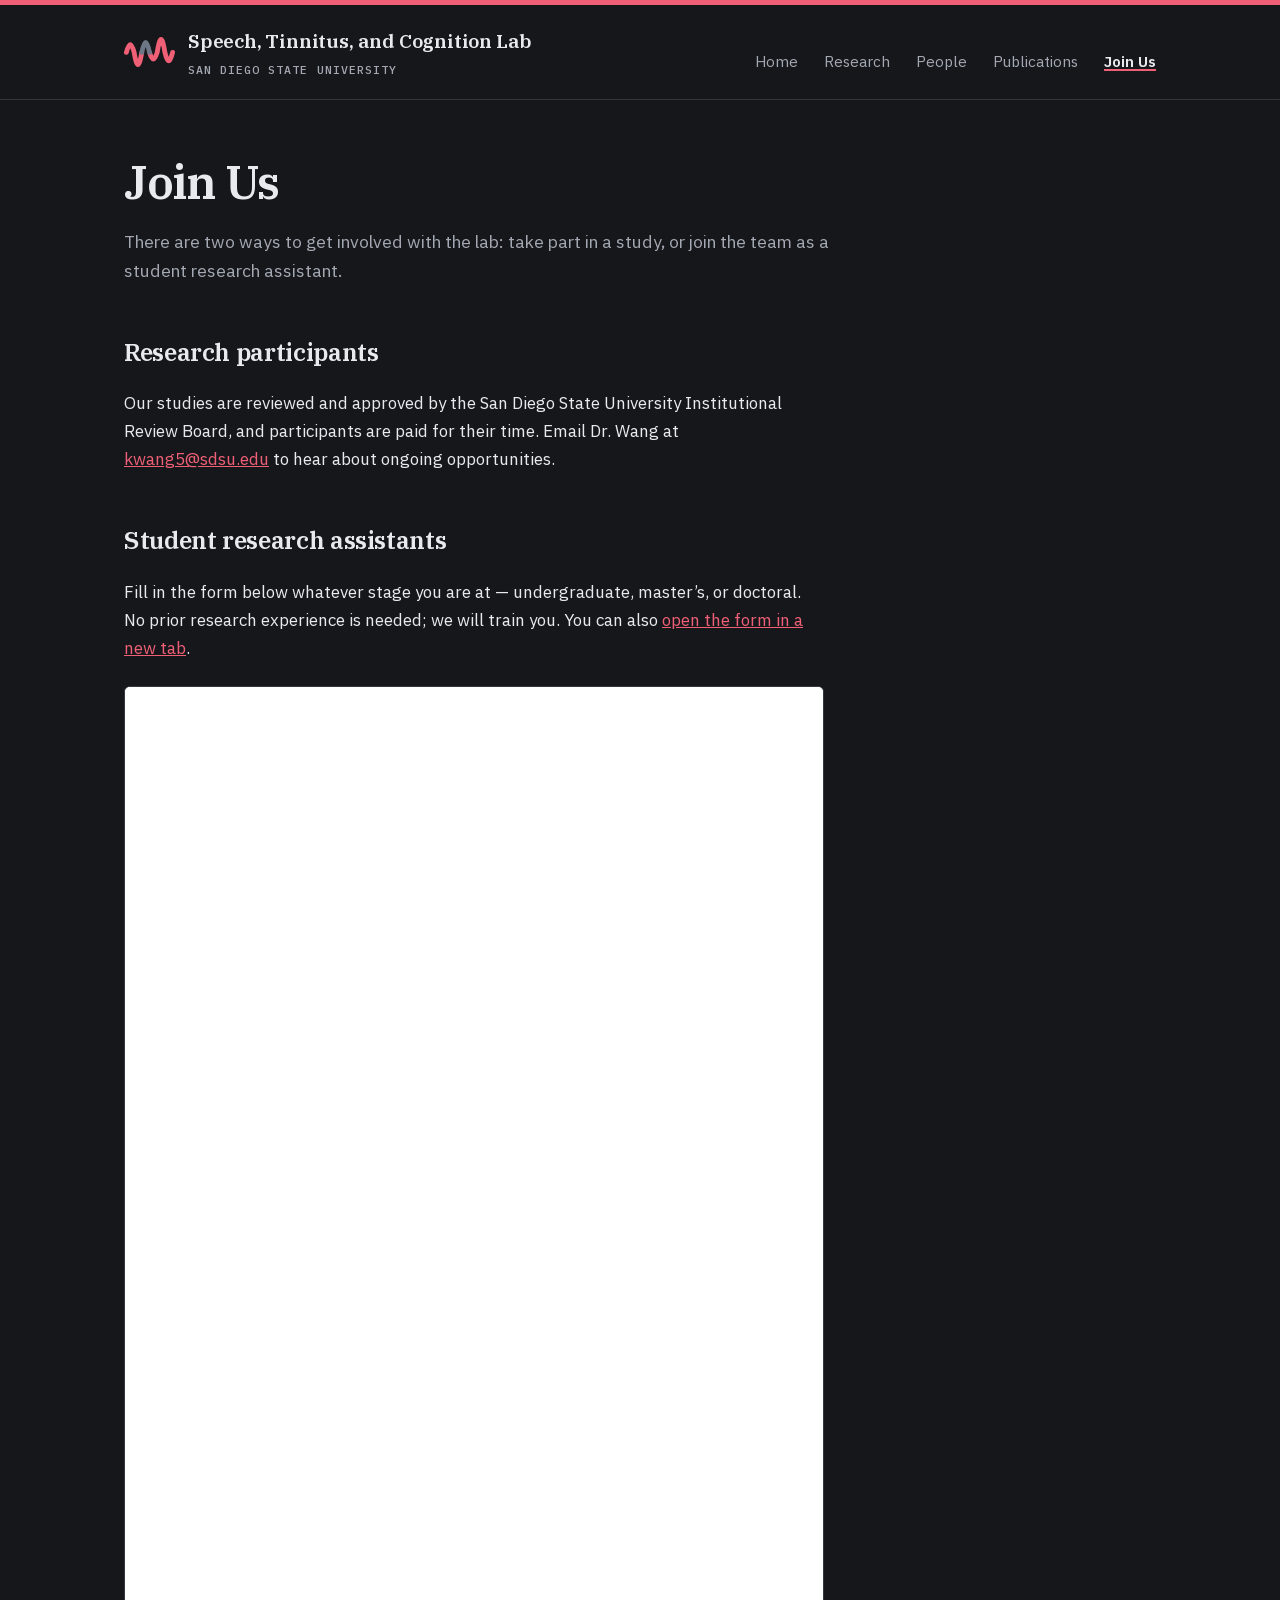
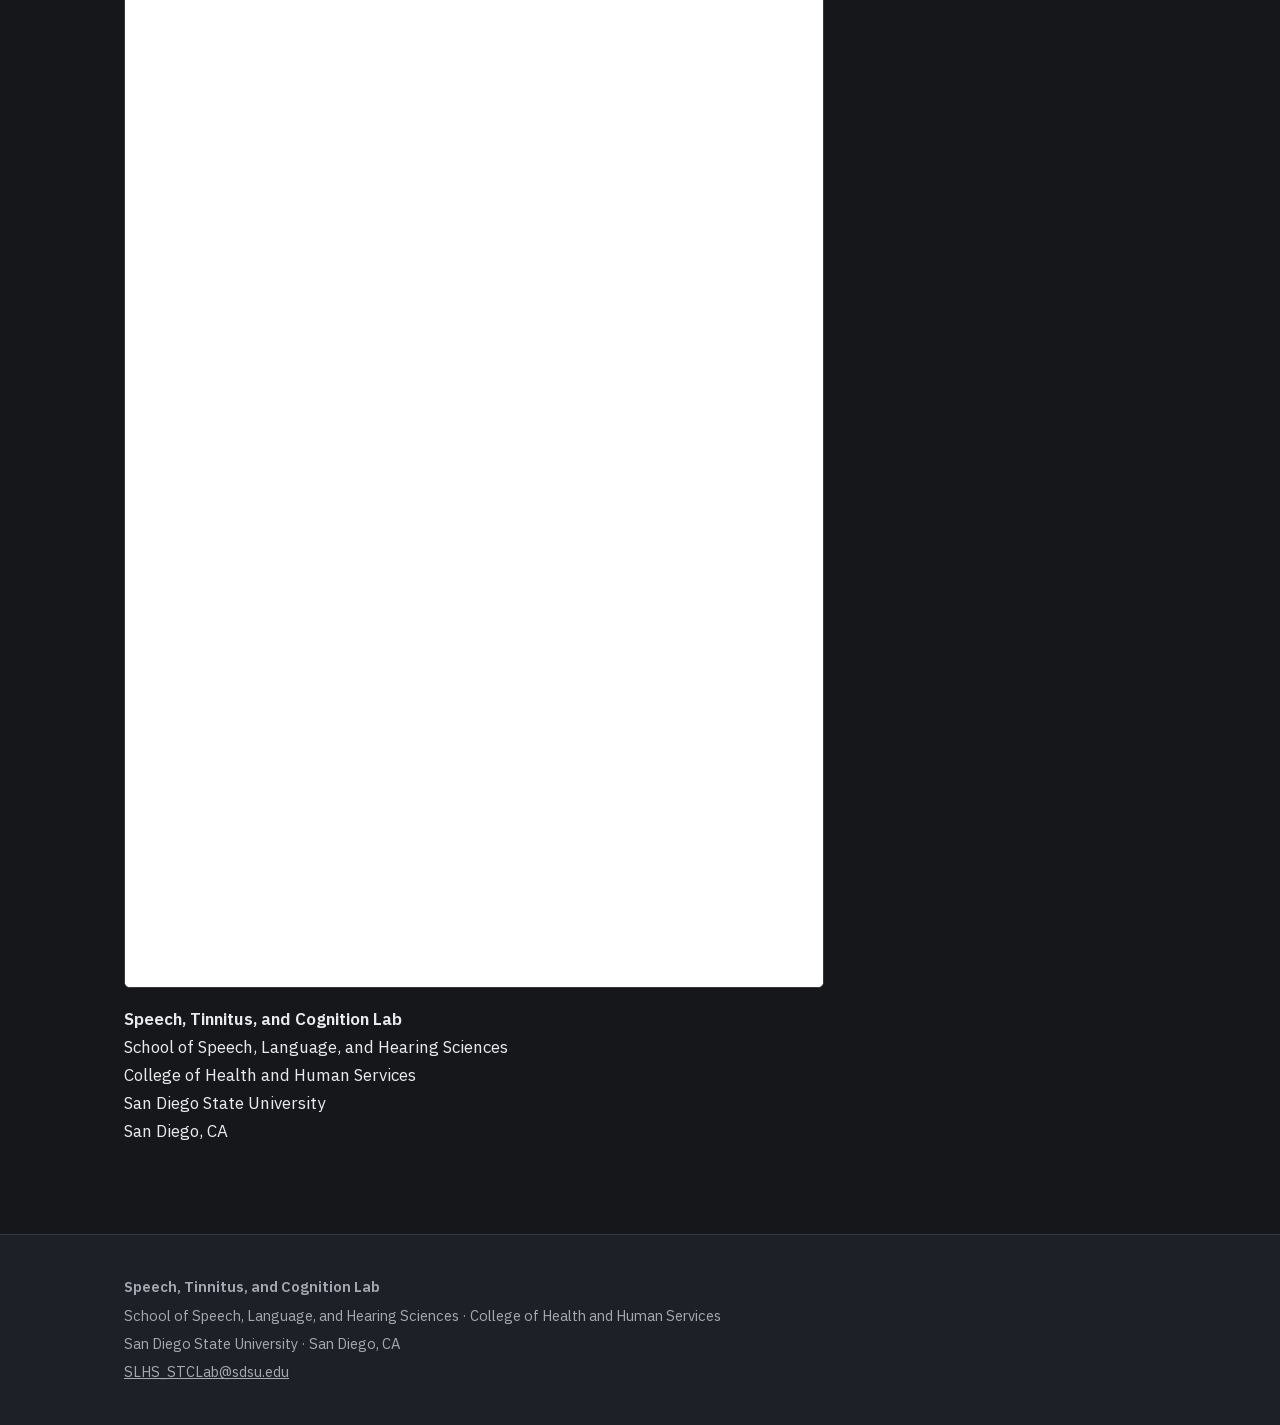
==== commit 8a26993b: "Rewrite Join Us around two paths: participants and student assistants" ====
--- a/join.html
+++ b/join.html
@@ -4,7 +4,7 @@
 <meta charset="utf-8">
 <meta name="viewport" content="width=device-width, initial-scale=1">
 <title>Join Us — Speech, Tinnitus, and Cognition Lab</title>
-<meta name="description" content="Opportunities for students and researchers to join the Speech, Tinnitus, and Cognition Lab at San Diego State University.">
+<meta name="description" content="Take part in a study or join the Speech, Tinnitus, and Cognition Lab at San Diego State University as a student research assistant.">
 <link rel="icon" href="assets/logo-tile.svg" type="image/svg+xml">
 <meta name="theme-color" content="#15171b">
 <meta property="og:type" content="website">
@@ -49,44 +49,24 @@
 
     <h1>Join Us</h1>
     <p class="lede">
-      The STC Lab is actively recruiting curious, motivated students. We work at the
-      intersection of hearing science, speech perception, and cognition, and we
-      welcome people from a range of backgrounds &mdash; speech and hearing sciences,
-      psychology, linguistics, engineering, and computer science.
-    </p>
-
-    <h2>Graduate students</h2>
-    <p>
-      Prospective graduate students should apply through the
-      School of Speech, Language, and Hearing Sciences at San Diego State University.
-      If you are considering applying and think your interests align with the lab,
-      please email Dr. Wang before you submit your application, with a short note
-      about your research interests and a copy of your CV.
-    </p>
-
-    <h2>Undergraduate researchers</h2>
-    <p>
-      SDSU undergraduates can join the lab as research assistants. Typical
-      responsibilities include helping run listening experiments, recruiting and
-      scheduling participants, and processing speech and behavioral data. No prior
-      research experience is required &mdash; we will train you. We ask for a
-      commitment of at least two consecutive semesters where possible, so that you
-      can move beyond training and contribute to a project meaningfully.
+      There are two ways to get involved with the lab: take part in a study, or join
+      the team as a student research assistant.
     </p>
 
     <h2>Research participants</h2>
     <p>
-      Our studies involve listening to sounds and speech and responding to what you
-      hear, usually in a single session on the SDSU campus. We recruit adults with
-      typical hearing as well as listeners with hearing loss, tinnitus, or cochlear
-      implants. If you are interested in taking part, please get in touch.
+      Our studies are reviewed and approved by the San Diego State University
+      Institutional Review Board, and participants are paid for their time. Email
+      Dr.&nbsp;Wang at <a href="mailto:kwang5@sdsu.edu">kwang5@sdsu.edu</a> to hear
+      about ongoing opportunities.
     </p>
 
-    <h2>Tell us about yourself</h2>
-    <p class="lede">
-      If you would like to join the lab, fill in the form below. It goes straight to
-      Dr.&nbsp;Wang. You can also
-      <a href="https://docs.google.com/forms/d/e/1FAIpQLScozNnXqbq5Emfn6Gqv_De3HaVmjEaIswr9ASzSwLGyNNGgsA/viewform">open it in a new tab</a>.
+    <h2>Student research assistants</h2>
+    <p>
+      Fill in the form below whatever stage you are at &mdash; undergraduate,
+      master&rsquo;s, or doctoral. No prior research experience is needed; we will
+      train you. You can also
+      <a href="https://docs.google.com/forms/d/e/1FAIpQLScozNnXqbq5Emfn6Gqv_De3HaVmjEaIswr9ASzSwLGyNNGgsA/viewform">open the form in a new tab</a>.
     </p>
 
     <div class="gform-wrap">
@@ -95,13 +75,6 @@
               title="Lab Membership Interest Form"
               loading="lazy">Loading the form&hellip;</iframe>
     </div>
-
-    <h2>Get in touch</h2>
-    <p>
-      Email <a href="mailto:kwang5@sdsu.edu">kwang5@sdsu.edu</a>. For prospective
-      students, it helps to include a brief description of your background, what
-      draws you to this research, and your CV.
-    </p>
 
     <p>
       <strong>Speech, Tinnitus, and Cognition Lab</strong><br>
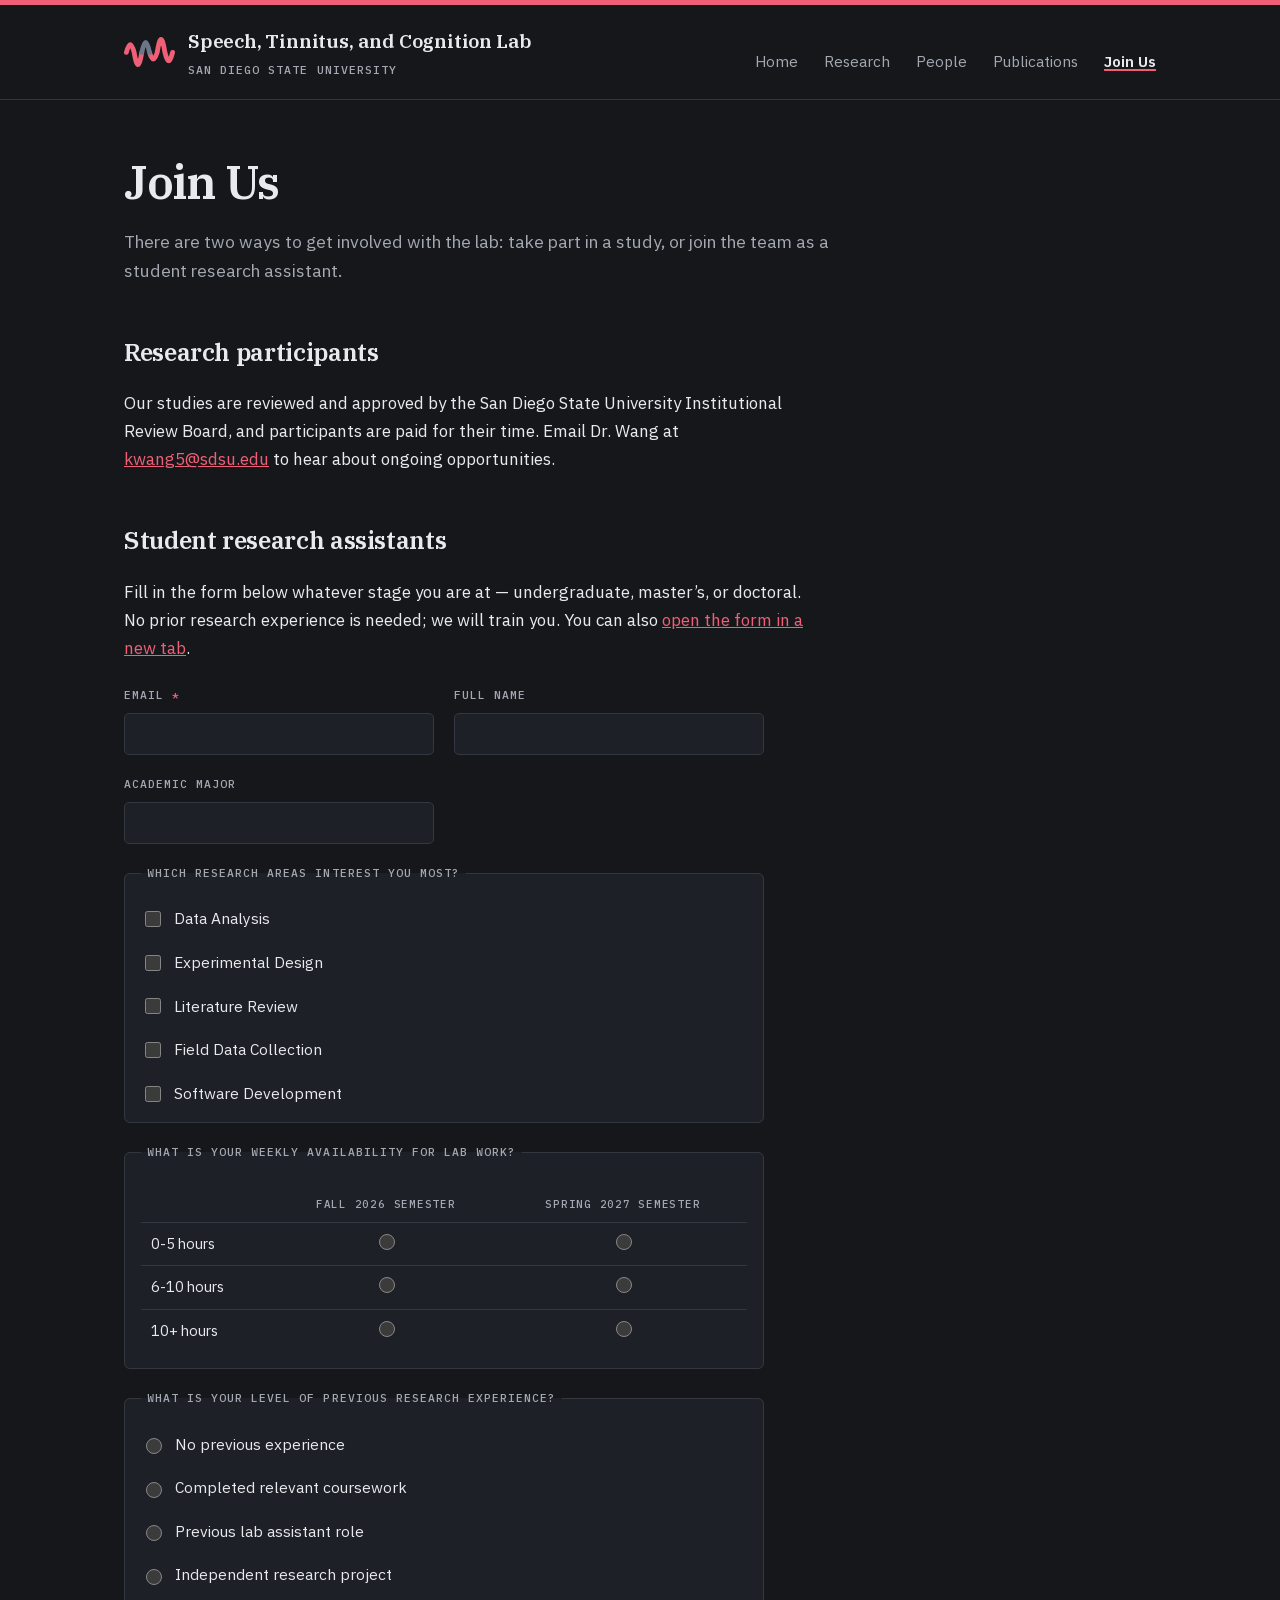
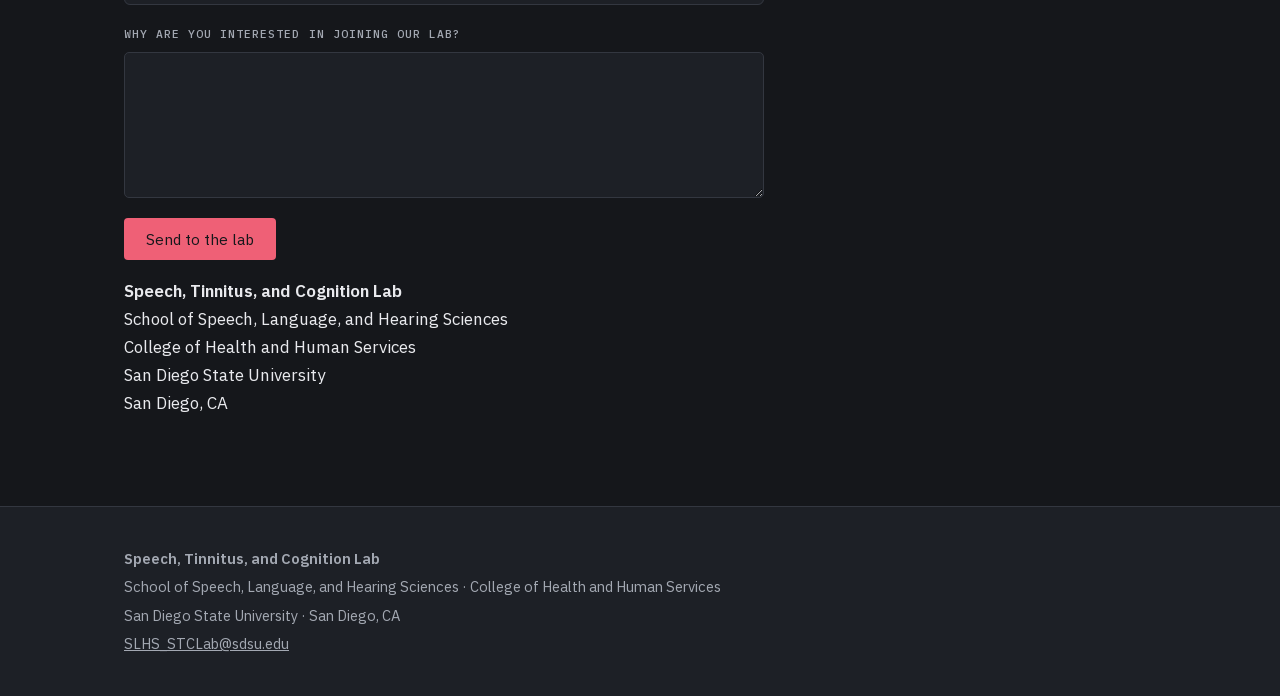
==== commit a0396e0a: "Replace the Google Form embed with a site-styled form posting to the same form" ====
--- a/join.html
+++ b/join.html
@@ -69,11 +69,63 @@
       <a href="https://docs.google.com/forms/d/e/1FAIpQLScozNnXqbq5Emfn6Gqv_De3HaVmjEaIswr9ASzSwLGyNNGgsA/viewform">open the form in a new tab</a>.
     </p>
 
-    <div class="gform-wrap">
-      <iframe class="gform"
-              src="https://docs.google.com/forms/d/e/1FAIpQLScozNnXqbq5Emfn6Gqv_De3HaVmjEaIswr9ASzSwLGyNNGgsA/viewform?embedded=true"
-              title="Lab Membership Interest Form"
-              loading="lazy">Loading the form&hellip;</iframe>
+    <form id="join-form" class="form" action="https://docs.google.com/forms/d/e/1FAIpQLScozNnXqbq5Emfn6Gqv_De3HaVmjEaIswr9ASzSwLGyNNGgsA/formResponse" method="post" target="hidden-sink">
+      <div class="field">
+        <label for="j-email">Email <span class="req">*</span></label>
+        <input id="j-email" name="emailAddress" type="email" required autocomplete="email">
+      </div>
+      <div class="field">
+        <label for="j-name">Full name</label>
+        <input id="j-name" name="entry.422553898" type="text" autocomplete="name">
+      </div>
+      <div class="field">
+        <label for="j-major">Academic major</label>
+        <input id="j-major" name="entry.1479194668" type="text">
+      </div>
+
+      <fieldset class="field field-wide">
+        <legend>Which research areas interest you most?</legend>
+          <label class="choice"><input type="checkbox" name="entry.1189613284" value="Data Analysis"> Data Analysis</label>
+          <label class="choice"><input type="checkbox" name="entry.1189613284" value="Experimental Design"> Experimental Design</label>
+          <label class="choice"><input type="checkbox" name="entry.1189613284" value="Literature Review"> Literature Review</label>
+          <label class="choice"><input type="checkbox" name="entry.1189613284" value="Field Data Collection"> Field Data Collection</label>
+          <label class="choice"><input type="checkbox" name="entry.1189613284" value="Software Development"> Software Development</label>
+      </fieldset>
+
+      <fieldset class="field field-wide">
+        <legend>What is your weekly availability for lab work?</legend>
+          <table class="grid">
+            <tr><td></td><th scope="col">Fall 2026 Semester</th><th scope="col">Spring 2027 Semester</th></tr>
+            <tr><th scope="row">0-5 hours</th><td><label><span class="sr-only">0-5 hours, Fall 2026 Semester</span><input type="radio" name="entry.463801256" value="Fall 2026 Semester"></label></td><td><label><span class="sr-only">0-5 hours, Spring 2027 Semester</span><input type="radio" name="entry.463801256" value="Spring 2027 Semester"></label></td></tr>
+            <tr><th scope="row">6-10 hours</th><td><label><span class="sr-only">6-10 hours, Fall 2026 Semester</span><input type="radio" name="entry.1094951245" value="Fall 2026 Semester"></label></td><td><label><span class="sr-only">6-10 hours, Spring 2027 Semester</span><input type="radio" name="entry.1094951245" value="Spring 2027 Semester"></label></td></tr>
+            <tr><th scope="row">10+ hours</th><td><label><span class="sr-only">10+ hours, Fall 2026 Semester</span><input type="radio" name="entry.454601482" value="Fall 2026 Semester"></label></td><td><label><span class="sr-only">10+ hours, Spring 2027 Semester</span><input type="radio" name="entry.454601482" value="Spring 2027 Semester"></label></td></tr>
+          </table>
+      </fieldset>
+
+      <fieldset class="field field-wide">
+        <legend>What is your level of previous research experience?</legend>
+          <label class="choice"><input type="radio" name="entry.328946566" value="No previous experience"> No previous experience</label>
+          <label class="choice"><input type="radio" name="entry.328946566" value="Completed relevant coursework"> Completed relevant coursework</label>
+          <label class="choice"><input type="radio" name="entry.328946566" value="Previous lab assistant role"> Previous lab assistant role</label>
+          <label class="choice"><input type="radio" name="entry.328946566" value="Independent research project"> Independent research project</label>
+      </fieldset>
+
+      <div class="field field-wide">
+        <label for="j-why">Why are you interested in joining our lab?</label>
+        <textarea id="j-why" name="entry.848499340" rows="5"></textarea>
+      </div>
+
+      <div class="field-wide">
+        <button class="btn" type="submit">Send to the lab</button>
+      </div>
+    </form>
+
+    <iframe name="hidden-sink" class="sink" title="Form submission target" aria-hidden="true" tabindex="-1"></iframe>
+
+    <div id="join-thanks" class="form-thanks" hidden>
+      <p><strong>Thank you &mdash; your details are with us.</strong> Dr.&nbsp;Wang will be
+      in touch. If you would rather send anything else, email
+      <a href="mailto:kwang5@sdsu.edu">kwang5@sdsu.edu</a>.</p>
     </div>
 
     <p>
@@ -96,5 +148,20 @@
   </div>
 </footer>
 
+<script>
+(function () {
+  var form = document.getElementById('join-form');
+  var thanks = document.getElementById('join-thanks');
+  form.addEventListener('submit', function () {
+    // the POST lands in the hidden iframe; swap in the confirmation
+    setTimeout(function () {
+      form.hidden = true;
+      thanks.hidden = false;
+      thanks.setAttribute('tabindex', '-1');
+      thanks.focus();
+    }, 400);
+  });
+})();
+</script>
 </body>
 </html>
--- a/assets/style.css
+++ b/assets/style.css
@@ -515,26 +515,135 @@
 
 .btn:hover { background: var(--red-dark); color: var(--btn-fg); }
 
-/* ---------- embedded interest form ---------- */
-
-.gform-wrap {
-  max-width: 700px;
-  margin: 24px 0 8px;
+/* ---------- interest form ---------- */
+
+.form {
+  display: grid;
+  grid-template-columns: 1fr 1fr;
+  gap: 20px;
+  max-width: 64ch;
+  margin: 24px 0 4px;
+}
+
+.field { display: flex; flex-direction: column; gap: 8px; }
+.field-wide { grid-column: 1 / -1; }
+
+.form label,
+.form legend {
+  font-family: var(--mono);
+  font-size: 0.71rem;
+  letter-spacing: 0.09em;
+  text-transform: uppercase;
+  color: var(--muted);
+  padding: 0;
+}
+
+.form .req { color: var(--red); }
+
+.form input[type="text"],
+.form input[type="email"],
+.form textarea {
+  font-family: var(--body);
+  font-size: 1rem;
+  color: var(--ink);
+  background: var(--bg-soft);
+  border: 1px solid var(--line);
+  border-radius: 5px;
+  padding: 10px 12px;
+  width: 100%;
+}
+
+.form textarea { resize: vertical; line-height: 1.55; }
+
+.form input[type="text"]:hover,
+.form input[type="email"]:hover,
+.form textarea:hover { border-color: var(--slate); }
+
+.form fieldset {
   border: 1px solid var(--line);
   border-radius: 6px;
-  overflow: hidden;
-  background: #ffffff;
-}
-
-.gform {
-  display: block;
+  padding: 14px 16px 16px;
+  margin: 0;
+  background: var(--bg-soft);
+}
+
+.form fieldset legend { padding: 0 6px; }
+
+.form .choice {
+  display: flex;
+  align-items: center;
+  gap: 10px;
+  margin-top: 10px;
+  font-family: var(--body);
+  font-size: 0.97rem;
+  letter-spacing: 0;
+  text-transform: none;
+  color: var(--ink);
+  cursor: pointer;
+}
+
+.form input[type="checkbox"],
+.form input[type="radio"] { accent-color: var(--red); width: 16px; height: 16px; }
+
+.grid {
+  border-collapse: collapse;
+  margin-top: 12px;
   width: 100%;
-  height: 1900px;
-  border: 0;
-}
+  font-size: 0.92rem;
+}
+
+.grid th,
+.grid td {
+  padding: 8px 10px;
+  text-align: center;
+  border-top: 1px solid var(--line);
+}
+
+.grid tr:first-child th,
+.grid tr:first-child td { border-top: 0; }
+
+.grid th[scope="col"] {
+  font-family: var(--mono);
+  font-size: 0.68rem;
+  letter-spacing: 0.07em;
+  text-transform: uppercase;
+  color: var(--muted);
+  font-weight: 500;
+}
+
+.grid th[scope="row"] {
+  text-align: left;
+  font-family: var(--body);
+  font-weight: 400;
+  color: var(--ink);
+  white-space: nowrap;
+}
+
+.sink { display: none; }
+
+.form-thanks {
+  border: 1px solid var(--line);
+  border-left: 3px solid var(--red);
+  background: var(--bg-soft);
+  border-radius: 6px;
+  padding: 18px 20px;
+  margin: 24px 0 8px;
+  max-width: 64ch;
+}
+
+.form-thanks p { margin: 0; }
+
+.sr-only {
+  position: absolute;
+  width: 1px; height: 1px;
+  padding: 0; margin: -1px;
+  overflow: hidden; clip: rect(0 0 0 0); white-space: nowrap; border: 0;
+}
+
+button.btn { border: none; cursor: pointer; font-family: var(--body); }
 
 @media (max-width: 640px) {
-  .gform { height: 2500px; }
+  .form { grid-template-columns: 1fr; }
 }
 
 /* ---------- cards ---------- */
